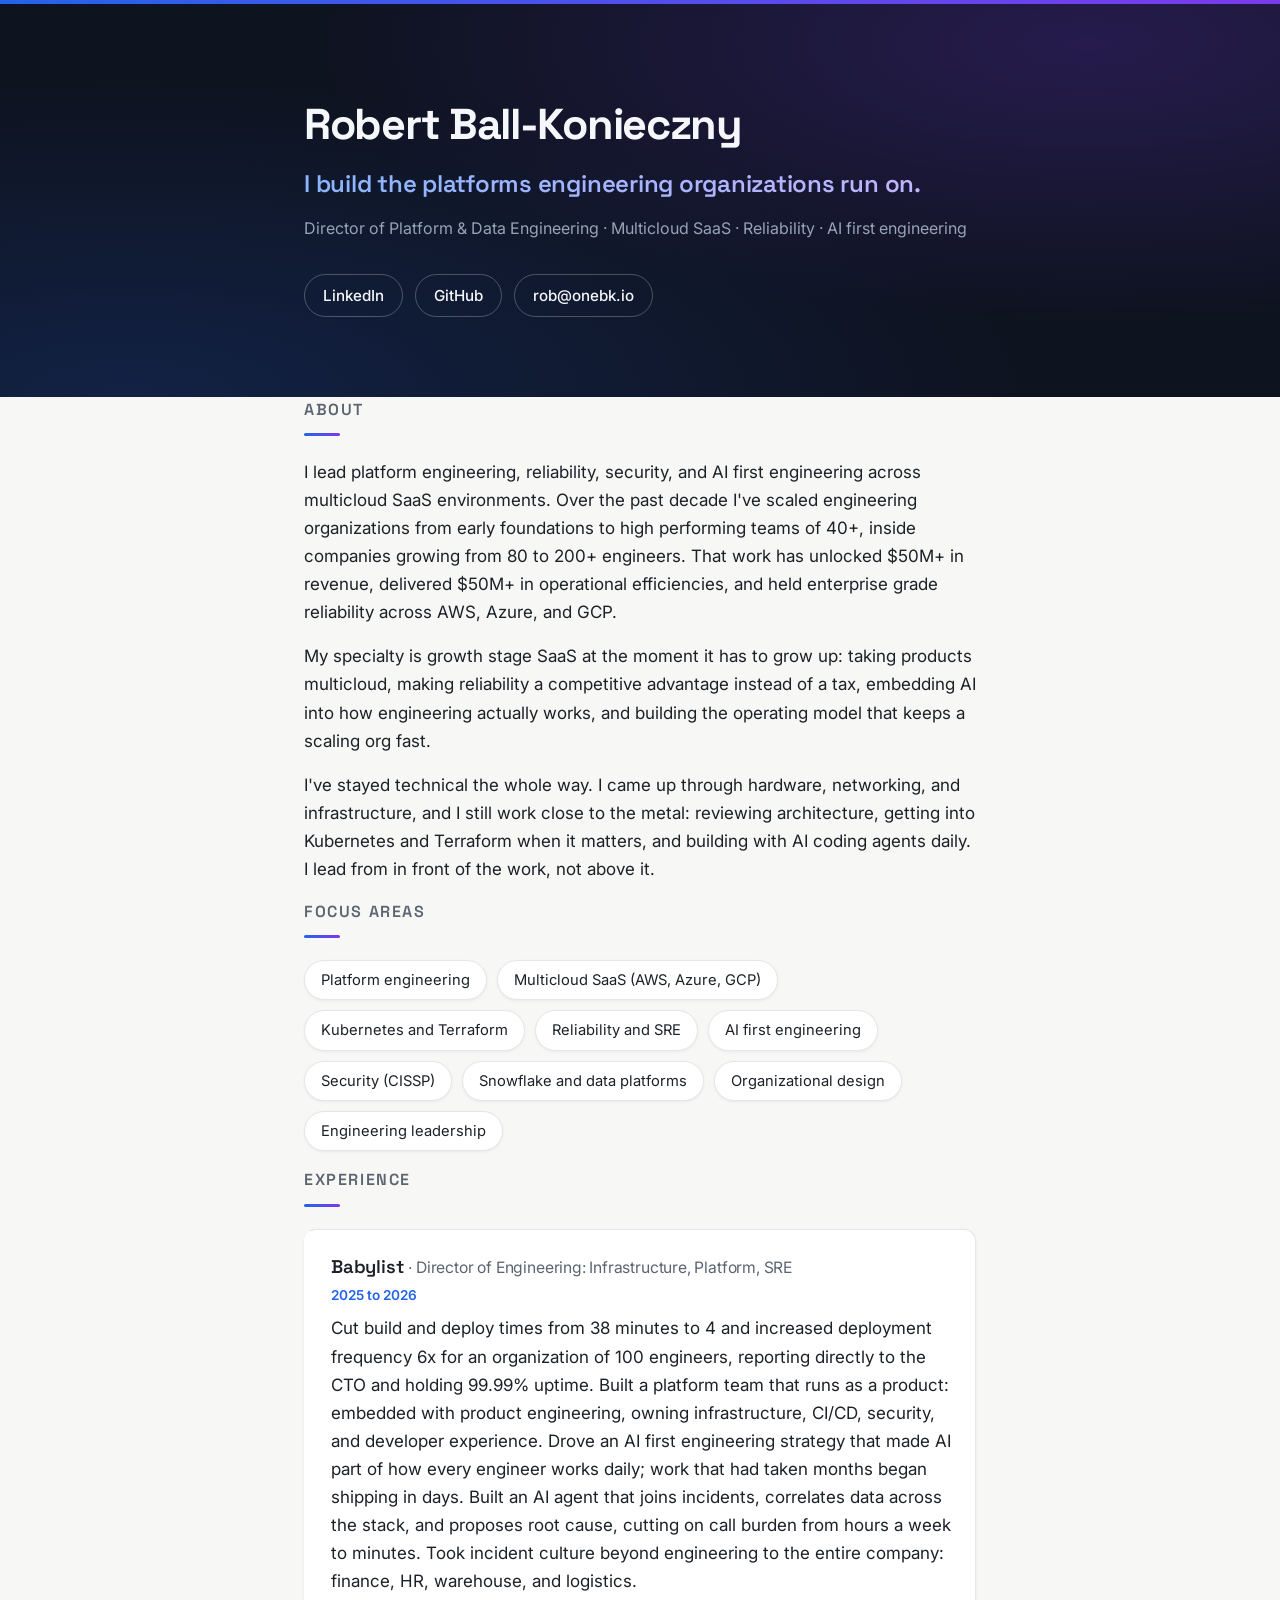
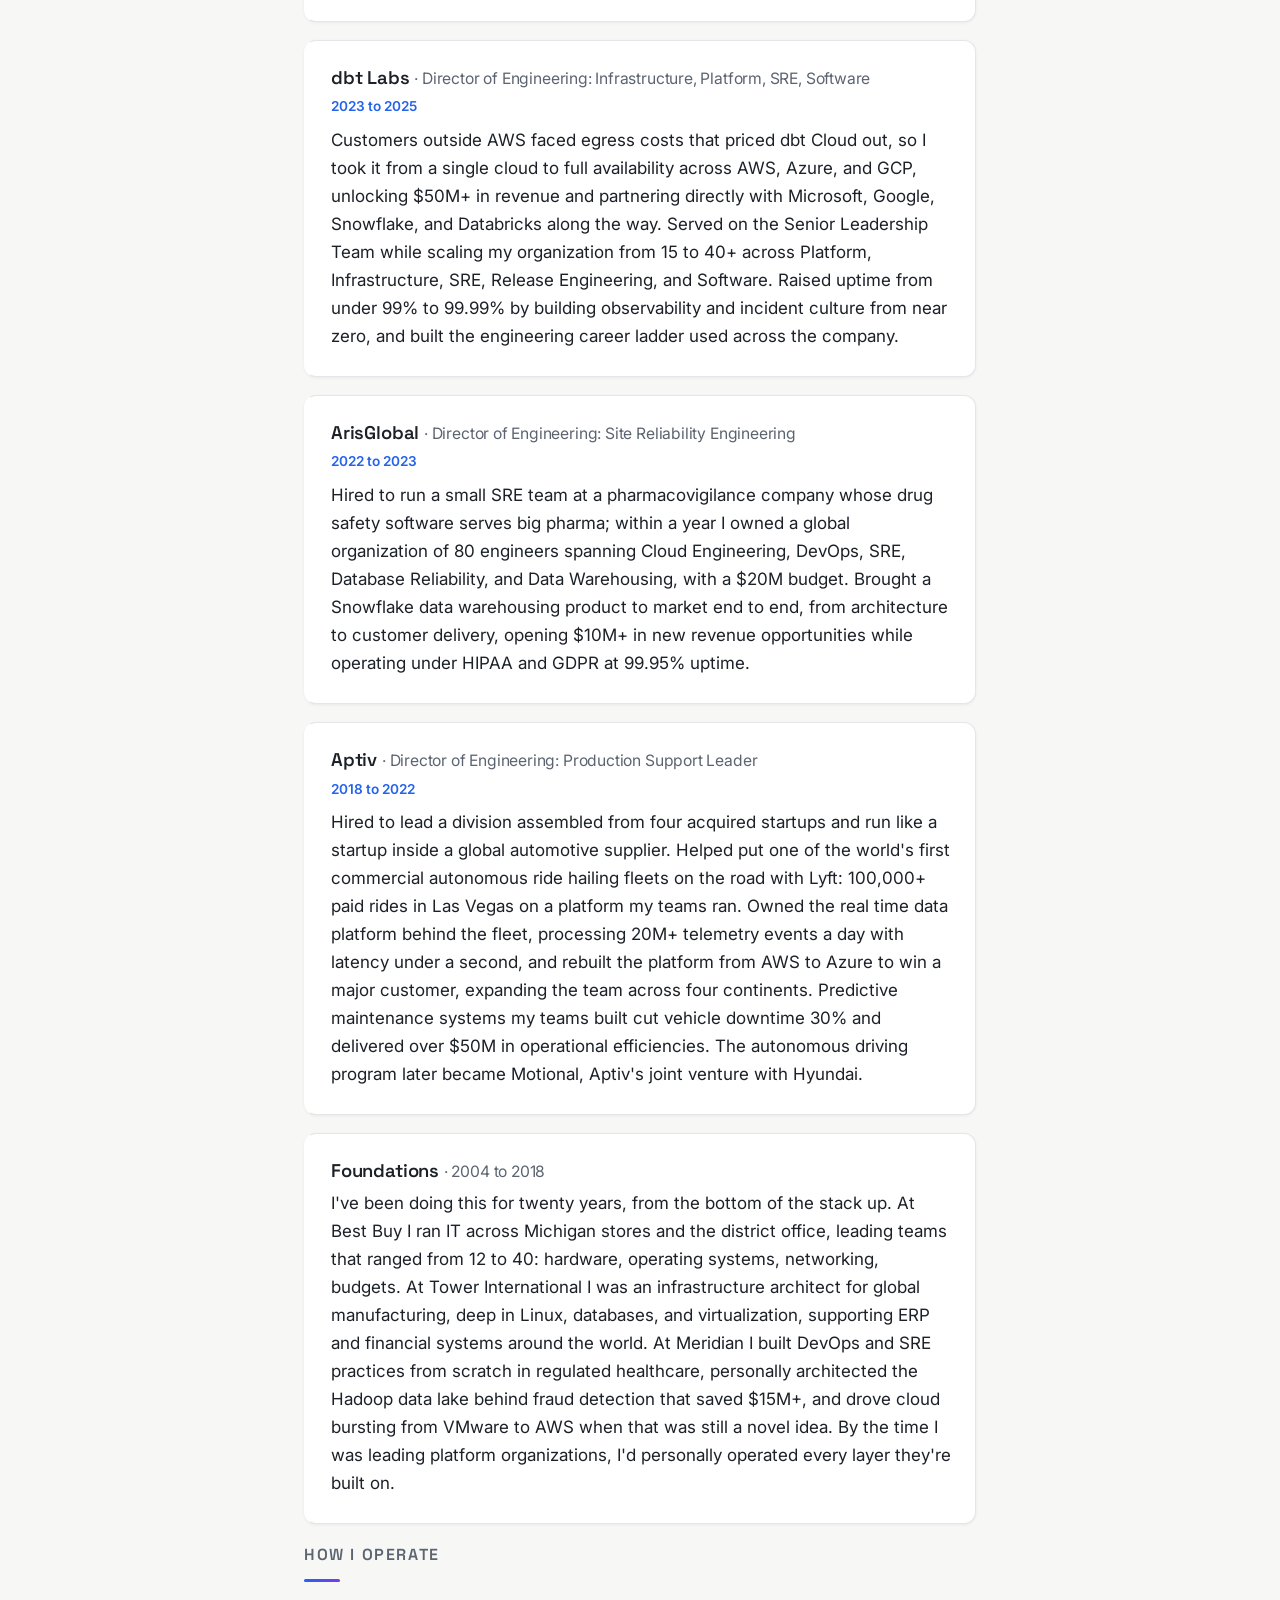
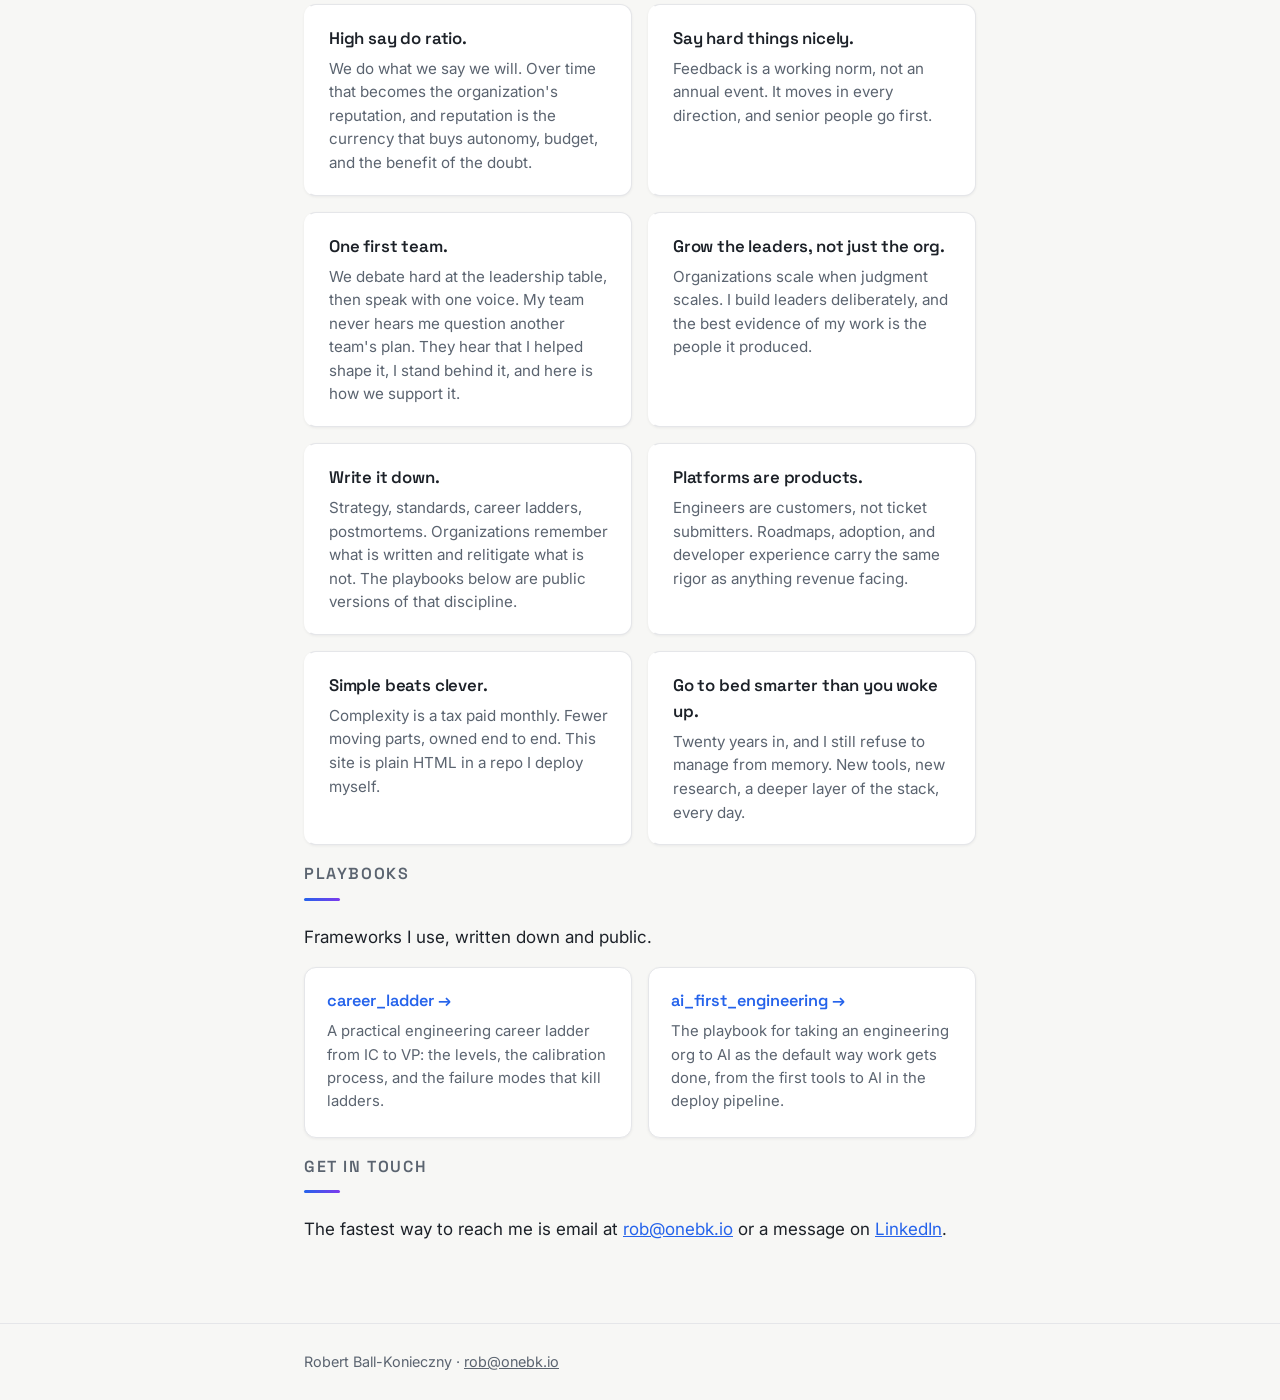
==== index.html @ 4c337817 "Fix efficiencies figure, vary verbs, join source line" ====
<!DOCTYPE html>
<html lang="en">
<head>
  <meta charset="UTF-8">
  <meta name="viewport" content="width=device-width, initial-scale=1.0">
  <title>Robert Ball-Konieczny</title>
  <meta name="description" content="Robert Ball-Konieczny builds the platforms engineering organizations run on. Multicloud SaaS, reliability, and AI first engineering.">
  <meta property="og:title" content="Robert Ball-Konieczny">
  <meta property="og:description" content="I build the platforms engineering organizations run on. Multicloud SaaS, reliability, and AI first engineering.">
  <meta property="og:url" content="https://onebk.io/">
  <meta property="og:type" content="website">
  <meta property="og:image" content="https://onebk.io/og.png">
  <meta property="og:image:width" content="1200">
  <meta property="og:image:height" content="630">
  <meta name="twitter:card" content="summary_large_image">
  <link rel="canonical" href="https://onebk.io/">
  <script type="application/ld+json">
  {
    "@context": "https://schema.org",
    "@type": "Person",
    "name": "Robert Ball-Konieczny",
    "url": "https://onebk.io/",
    "email": "mailto:rob@onebk.io",
    "jobTitle": "Director of Platform & Data Engineering",
    "address": {"@type": "PostalAddress", "addressRegion": "MI", "addressCountry": "US"},
    "sameAs": [
      "https://www.linkedin.com/in/robert-bk/",
      "https://github.com/1beekay"
    ]
  }
  </script>
  <link rel="icon" href="data:image/svg+xml,%3Csvg xmlns='http://www.w3.org/2000/svg' viewBox='0 0 100 100'%3E%3Cdefs%3E%3ClinearGradient id='g' x1='0' y1='0' x2='1' y2='1'%3E%3Cstop offset='0' stop-color='%232563eb'/%3E%3Cstop offset='1' stop-color='%237c3aed'/%3E%3C/linearGradient%3E%3C/defs%3E%3Crect width='100' height='100' rx='20' fill='url(%23g)'/%3E%3Ctext x='50' y='72' font-size='62' font-weight='bold' font-family='Helvetica, Arial, sans-serif' fill='white' text-anchor='middle'%3ER%3C/text%3E%3C/svg%3E">
  <link rel="preconnect" href="https://fonts.googleapis.com">
  <link rel="preconnect" href="https://fonts.gstatic.com" crossorigin>
  <link href="https://fonts.googleapis.com/css2?family=Space+Grotesk:wght@500;600;700&family=Inter:wght@400;500;600&display=swap" rel="stylesheet">
  <link rel="stylesheet" href="style.css">
</head>
<body>

  <header class="hero">
    <div class="container">
      <h1>Robert Ball-Konieczny</h1>
      <p class="tagline">I build the platforms engineering organizations run on.</p>
      <p class="subline">Director of Platform &amp; Data Engineering &middot; Multicloud SaaS &middot; Reliability &middot; AI first engineering</p>
      <nav class="links">
        <a href="https://www.linkedin.com/in/robert-bk/">LinkedIn</a>
        <a href="https://github.com/1beekay">GitHub</a>
        <a href="mailto:rob@onebk.io">rob@onebk.io</a>
      </nav>
    </div>
  </header>

  <main>
    <section class="container">
      <h2>About</h2>
      <p>
        I lead platform engineering, reliability, security, and AI first engineering across
        multicloud SaaS environments. Over the past decade I've scaled engineering
        organizations from early foundations to high performing teams of 40+, inside companies
        growing from 80 to 200+ engineers. That work has unlocked $50M+ in revenue, delivered
        $50M+ in operational efficiencies, and held enterprise grade reliability across AWS,
        Azure, and GCP.
      </p>
      <p>
        My specialty is growth stage SaaS at the moment it has to grow up: taking products
        multicloud, making reliability a competitive advantage instead of a tax, embedding AI
        into how engineering actually works, and building the operating model that keeps
        a scaling org fast.
      </p>
      <p>
        I've stayed technical the whole way. I came up through hardware, networking, and
        infrastructure, and I still work close to the metal: reviewing architecture, getting
        into Kubernetes and Terraform when it matters, and building with AI coding agents
        daily. I lead from in front of the work, not above it.
      </p>
    </section>

    <section class="container">
      <h2>Focus areas</h2>
      <ul class="chips">
        <li>Platform engineering</li>
        <li>Multicloud SaaS (AWS, Azure, GCP)</li>
        <li>Kubernetes and Terraform</li>
        <li>Reliability and SRE</li>
        <li>AI first engineering</li>
        <li>Security (CISSP)</li>
        <li>Snowflake and data platforms</li>
        <li>Organizational design</li>
        <li>Engineering leadership</li>
      </ul>
    </section>

    <section class="container">
      <h2>Experience</h2>

      <div class="role">
        <h3>Babylist <span>Director of Engineering: Infrastructure, Platform, SRE</span></h3>
        <p class="dates">2025 to 2026</p>
        <p>
          Cut build and deploy times from 38 minutes to 4 and increased deployment frequency
          6x for an organization of 100 engineers, reporting directly to the CTO and holding
          99.99% uptime. Built a platform team that runs as a product: embedded with
          product engineering, owning
          infrastructure, CI/CD, security, and developer experience. Drove an AI first
          engineering strategy that made AI part of how every engineer works daily; work
          that had taken months began shipping in days. Built an AI agent that joins
          incidents, correlates data across the stack, and proposes root cause, cutting on
          call burden from hours a week to minutes. Took incident culture beyond
          engineering to the entire company: finance, HR, warehouse, and logistics.
        </p>
      </div>

      <div class="role">
        <h3>dbt Labs <span>Director of Engineering: Infrastructure, Platform, SRE, Software</span></h3>
        <p class="dates">2023 to 2025</p>
        <p>
          Customers outside AWS faced egress costs that priced dbt Cloud out, so I took it
          from a single cloud to full availability across AWS, Azure, and GCP, unlocking
          $50M+ in revenue and partnering directly with Microsoft, Google, Snowflake, and
          Databricks along the way. Served on the Senior Leadership Team while scaling my
          organization from 15 to 40+ across Platform, Infrastructure, SRE, Release
          Engineering, and Software. Raised uptime from under 99% to 99.99% by building
          observability and incident culture from near zero, and built the engineering
          career ladder used across the company.
        </p>
      </div>

      <div class="role">
        <h3>ArisGlobal <span>Director of Engineering: Site Reliability Engineering</span></h3>
        <p class="dates">2022 to 2023</p>
        <p>
          Hired to run a small SRE team at a pharmacovigilance company whose drug safety
          software serves big pharma; within a year I owned a global organization of 80
          engineers spanning Cloud Engineering, DevOps, SRE, Database Reliability, and Data
          Warehousing, with a $20M budget. Brought a Snowflake data warehousing product to
          market end to end, from architecture to customer delivery, opening $10M+ in new
          revenue opportunities while operating under HIPAA and GDPR at 99.95% uptime.
        </p>
      </div>

      <div class="role">
        <h3>Aptiv <span>Director of Engineering: Production Support Leader</span></h3>
        <p class="dates">2018 to 2022</p>
        <p>
          Hired to lead a division assembled from four acquired startups and run like a
          startup inside a global automotive supplier. Helped put one of the world's first
          commercial autonomous ride hailing fleets on the road with Lyft: 100,000+ paid rides
          in Las Vegas on a platform my teams ran. Owned the real time data platform behind
          the fleet, processing 20M+ telemetry events a day with latency under a second, and
          rebuilt the platform from AWS to Azure to win a major customer, expanding the team
          across four continents. Predictive maintenance systems my teams built cut vehicle
          downtime 30% and delivered over $50M in operational efficiencies. The autonomous
          driving program later became Motional, Aptiv's joint venture with Hyundai.
        </p>
      </div>

      <div class="role">
        <h3>Foundations <span>2004 to 2018</span></h3>
        <p>
          I've been doing this for twenty years, from the bottom of the stack up. At Best Buy
          I ran IT across Michigan stores and the district office, leading teams that ranged
          from 12 to 40: hardware, operating systems, networking, budgets. At Tower
          International I was an infrastructure architect for global manufacturing, deep in
          Linux, databases, and virtualization, supporting ERP and financial systems around
          the world. At Meridian I built DevOps and SRE practices from scratch in regulated
          healthcare, personally architected the Hadoop data lake behind fraud detection that
          saved $15M+, and drove cloud bursting from VMware to AWS when that was still a
          novel idea. By the time I was leading platform organizations, I'd personally
          operated every layer they're built on.
        </p>
      </div>
    </section>

    <section class="container">
      <h2>How I operate</h2>
      <ul class="principles">
        <li>
          <strong>High say do ratio.</strong> We do what we say we will. Over time that
          becomes the organization's reputation, and reputation is the currency that buys
          autonomy, budget, and the benefit of the doubt.
        </li>
        <li>
          <strong>Say hard things nicely.</strong> Feedback is a working norm, not an
          annual event. It moves in every direction, and senior people go first.
        </li>
        <li>
          <strong>One first team.</strong> We debate hard at the leadership table, then
          speak with one voice. My team never hears me question another team's plan. They
          hear that I helped shape it, I stand behind it, and here is how we support it.
        </li>
        <li>
          <strong>Grow the leaders, not just the org.</strong> Organizations scale when
          judgment scales. I build leaders deliberately, and the best evidence of my work
          is the people it produced.
        </li>
        <li>
          <strong>Write it down.</strong> Strategy, standards, career ladders, postmortems.
          Organizations remember what is written and relitigate what is not. The playbooks
          below are public versions of that discipline.
        </li>
        <li>
          <strong>Platforms are products.</strong> Engineers are customers, not ticket
          submitters. Roadmaps, adoption, and developer experience carry the same rigor as
          anything revenue facing.
        </li>
        <li>
          <strong>Simple beats clever.</strong> Complexity is a tax paid monthly. Fewer
          moving parts, owned end to end. This site is plain HTML in a repo I deploy
          myself.
        </li>
        <li>
          <strong>Go to bed smarter than you woke up.</strong> Twenty years in, and I still
          refuse to manage from memory. New tools, new research, a deeper layer of the
          stack, every day.
        </li>
      </ul>
    </section>

    <section class="container">
      <h2>Playbooks</h2>
      <p>Frameworks I use, written down and public.</p>
      <div class="playbooks">
        <a class="playbook" href="https://github.com/1beekay/career_ladder">
          <h3>career_ladder</h3>
          <p>
            A practical engineering career ladder from IC to VP: the levels, the calibration
            process, and the failure modes that kill ladders.
          </p>
        </a>
        <a class="playbook" href="https://github.com/1beekay/ai_first_engineering">
          <h3>ai_first_engineering</h3>
          <p>
            The playbook for taking an engineering org to AI as the default way work gets
            done, from the first tools to AI in the deploy pipeline.
          </p>
        </a>
      </div>
    </section>

    <section class="container" id="contact">
      <h2>Get in touch</h2>
      <p>
        The fastest way to reach me is email at <a href="mailto:rob@onebk.io">rob@onebk.io</a>
        or a message on <a href="https://www.linkedin.com/in/robert-bk/">LinkedIn</a>.
      </p>
      <!-- Contact form: sign up at formspree.io, replace FORM_ID, restore the
           "Or use the form and it lands in my inbox." sentence above, and
           uncomment this block.
      <form action="https://formspree.io/f/FORM_ID" method="POST">
        <label>
          Name
          <input type="text" name="name" required>
        </label>
        <label>
          Email
          <input type="email" name="email" required>
        </label>
        <label>
          Message
          <textarea name="message" rows="5" required></textarea>
        </label>
        <button type="submit">Send</button>
      </form>
      -->
    </section>
  </main>

  <footer>
    <div class="container">
      <p>Robert Ball-Konieczny &middot; <a href="mailto:rob@onebk.io">rob@onebk.io</a></p>
    </div>
  </footer>

</body>
</html>
---- style.css ----
:root {
  --bg: #f7f7f5;
  --surface: #ffffff;
  --text: #1c2128;
  --muted: #5b6470;
  --accent: #2563eb;
  --accent-2: #7c3aed;
  --rule: #e5e6e9;
  --hero-bg: #0e1320;
  --hero-text: #f5f7fa;
  --hero-muted: #97a3b6;
  --input-bg: #fff;
  --card-shadow: 0 1px 3px rgba(15, 23, 42, 0.06);
}

@media (prefers-color-scheme: dark) {
  :root {
    --bg: #0d1117;
    --surface: #151b24;
    --text: #e6e8eb;
    --muted: #9aa4b2;
    --accent: #5c9eff;
    --accent-2: #a78bfa;
    --rule: #242b36;
    --hero-bg: #0a0e18;
    --input-bg: #1a212c;
    --card-shadow: none;
  }
}

* {
  box-sizing: border-box;
  margin: 0;
}

html {
  scroll-behavior: smooth;
}

body {
  font-family: "Inter", -apple-system, BlinkMacSystemFont, "Segoe UI", Roboto, Helvetica, Arial, sans-serif;
  background: var(--bg);
  color: var(--text);
  line-height: 1.65;
  font-size: 17px;
}

h1, h2, h3 {
  font-family: "Space Grotesk", "Inter", -apple-system, sans-serif;
}

.container {
  max-width: 720px;
  margin: 0 auto;
  padding: 0 24px;
}

/* Accent bar across the very top */

body::before {
  content: "";
  display: block;
  height: 4px;
  background: linear-gradient(90deg, var(--accent), var(--accent-2));
}

/* Hero */

.hero {
  background:
    radial-gradient(ellipse 60% 70% at 85% 10%, rgba(124, 58, 237, 0.22), transparent),
    radial-gradient(ellipse 70% 80% at 10% 100%, rgba(37, 99, 235, 0.18), transparent),
    var(--hero-bg);
  color: var(--hero-text);
  padding: 96px 0 80px;
}

.hero h1 {
  font-size: 2.7rem;
  font-weight: 700;
  letter-spacing: -0.03em;
  line-height: 1.15;
}

.hero .tagline {
  font-family: "Space Grotesk", "Inter", sans-serif;
  font-size: 1.5rem;
  font-weight: 600;
  letter-spacing: -0.01em;
  margin-top: 14px;
  background: linear-gradient(90deg, #8ab4ff, #c4b5fd);
  -webkit-background-clip: text;
  background-clip: text;
  -webkit-text-fill-color: transparent;
  color: transparent;
}

.hero .subline {
  font-size: 1rem;
  color: var(--hero-muted);
  margin-top: 12px;
}

.hero.compact {
  padding: 64px 0 56px;
}

.crumb {
  margin-bottom: 14px;
}

.crumb a {
  color: var(--hero-muted);
  text-decoration: none;
  font-size: 0.95rem;
  font-weight: 500;
}

.crumb a:hover {
  color: var(--hero-text);
}

.links {
  margin-top: 32px;
  display: flex;
  flex-wrap: wrap;
  gap: 12px;
}

.links a {
  color: var(--hero-text);
  text-decoration: none;
  font-size: 0.95rem;
  font-weight: 500;
  border: 1px solid rgba(255, 255, 255, 0.25);
  border-radius: 999px;
  padding: 8px 18px;
  transition: background 0.15s ease, border-color 0.15s ease;
}

.links a:hover {
  background: rgba(255, 255, 255, 0.1);
  border-color: rgba(255, 255, 255, 0.5);
}

/* Sections */

main section {
  padding: 52px 0 8px;
}

main section:last-of-type {
  padding-bottom: 64px;
}

h2 {
  font-size: 1rem;
  font-weight: 600;
  text-transform: uppercase;
  letter-spacing: 0.1em;
  color: var(--muted);
  margin-bottom: 6px;
}

h2::after {
  content: "";
  display: block;
  width: 36px;
  height: 3px;
  margin: 10px 0 22px;
  border-radius: 2px;
  background: linear-gradient(90deg, var(--accent), var(--accent-2));
}

main p {
  margin-bottom: 16px;
}

main a {
  color: var(--accent);
}

/* Experience cards */

.role {
  background: var(--surface);
  border: 1px solid var(--rule);
  border-left: 3px solid transparent;
  border-radius: 12px;
  box-shadow: var(--card-shadow);
  padding: 22px 24px 10px;
  margin-bottom: 18px;
  transition: border-left-color 0.15s ease;
}

.role:hover {
  border-left-color: var(--accent);
}

.role h3 {
  font-size: 1.15rem;
  font-weight: 600;
  letter-spacing: -0.01em;
  margin-bottom: 2px;
}

.role h3 span {
  font-family: "Inter", sans-serif;
  font-weight: 400;
  color: var(--muted);
  font-size: 0.98rem;
}

.role h3 span::before {
  content: "· ";
}

.role .dates {
  color: var(--accent);
  font-size: 0.85rem;
  font-weight: 600;
  margin-bottom: 8px;
}

/* How I operate */

.principles {
  list-style: none;
  padding: 0;
  display: grid;
  grid-template-columns: 1fr 1fr;
  gap: 16px;
  margin-bottom: 16px;
}

@media (max-width: 560px) {
  .principles {
    grid-template-columns: 1fr;
  }
}

.principles li {
  background: var(--surface);
  border: 1px solid var(--rule);
  border-left: 3px solid transparent;
  border-radius: 12px;
  box-shadow: var(--card-shadow);
  padding: 20px 22px;
  font-size: 0.95rem;
  line-height: 1.55;
  color: var(--muted);
  transition: border-left-color 0.15s ease;
}

.principles li:hover {
  border-left-color: var(--accent-2);
}

.principles strong {
  display: block;
  font-family: "Space Grotesk", "Inter", sans-serif;
  font-size: 1.05rem;
  font-weight: 600;
  letter-spacing: -0.01em;
  margin-bottom: 6px;
  color: var(--text);
}

/* Focus area chips */

.chips {
  list-style: none;
  padding: 0;
  display: flex;
  flex-wrap: wrap;
  gap: 10px;
  margin-bottom: 16px;
}

.chips li {
  border: 1px solid var(--rule);
  background: var(--surface);
  border-radius: 999px;
  padding: 7px 16px;
  font-size: 0.92rem;
  color: var(--text);
  box-shadow: var(--card-shadow);
}

/* Playbook cards */

.playbooks {
  display: grid;
  grid-template-columns: 1fr 1fr;
  gap: 16px;
  margin-bottom: 16px;
}

@media (max-width: 560px) {
  .playbooks {
    grid-template-columns: 1fr;
  }
}

.playbook {
  display: block;
  background: var(--surface);
  border: 1px solid var(--rule);
  border-radius: 12px;
  box-shadow: var(--card-shadow);
  padding: 20px 22px 8px;
  text-decoration: none;
  color: var(--text);
  transition: border-color 0.15s ease;
}

.playbook:hover {
  border-color: var(--accent);
}

.playbook h3 {
  font-size: 1.02rem;
  font-weight: 600;
  color: var(--accent);
  margin-bottom: 6px;
}

.playbook h3::after {
  content: " \2192";
}

.playbook p {
  font-size: 0.93rem;
  color: var(--muted);
  line-height: 1.55;
}

/* Contact form */

form {
  margin-top: 24px;
  display: flex;
  flex-direction: column;
  gap: 16px;
  max-width: 480px;
}

label {
  display: flex;
  flex-direction: column;
  gap: 6px;
  font-size: 0.92rem;
  color: var(--muted);
}

input,
textarea {
  font: inherit;
  color: var(--text);
  padding: 10px 12px;
  border: 1px solid var(--rule);
  border-radius: 8px;
  background: var(--input-bg);
}

input:focus,
textarea:focus {
  outline: 2px solid var(--accent);
  outline-offset: -1px;
  border-color: transparent;
}

button {
  font: inherit;
  font-weight: 600;
  color: #fff;
  background: linear-gradient(90deg, var(--accent), var(--accent-2));
  border: none;
  border-radius: 8px;
  padding: 11px 26px;
  cursor: pointer;
  align-self: flex-start;
  transition: opacity 0.15s ease;
}

button:hover {
  opacity: 0.9;
}

/* Footer */

footer {
  border-top: 1px solid var(--rule);
  padding: 26px 0;
  color: var(--muted);
  font-size: 0.9rem;
}

footer a {
  color: var(--muted);
}

@media (max-width: 480px) {
  .hero {
    padding: 64px 0 56px;
  }

  .hero h1 {
    font-size: 2rem;
  }

  .hero .tagline {
    font-size: 1.25rem;
  }
}

@media print {
  body::before {
    display: none;
  }

  .hero {
    background: #fff;
    color: #000;
  }

  .hero .tagline {
    background: none;
    -webkit-text-fill-color: #000;
    color: #000;
  }

  .hero .subline {
    color: #333;
  }

  .links a {
    color: #000;
    border-color: #999;
  }

  form {
    display: none;
  }

  .role {
    box-shadow: none;
    border: 1px solid #ccc;
  }
}
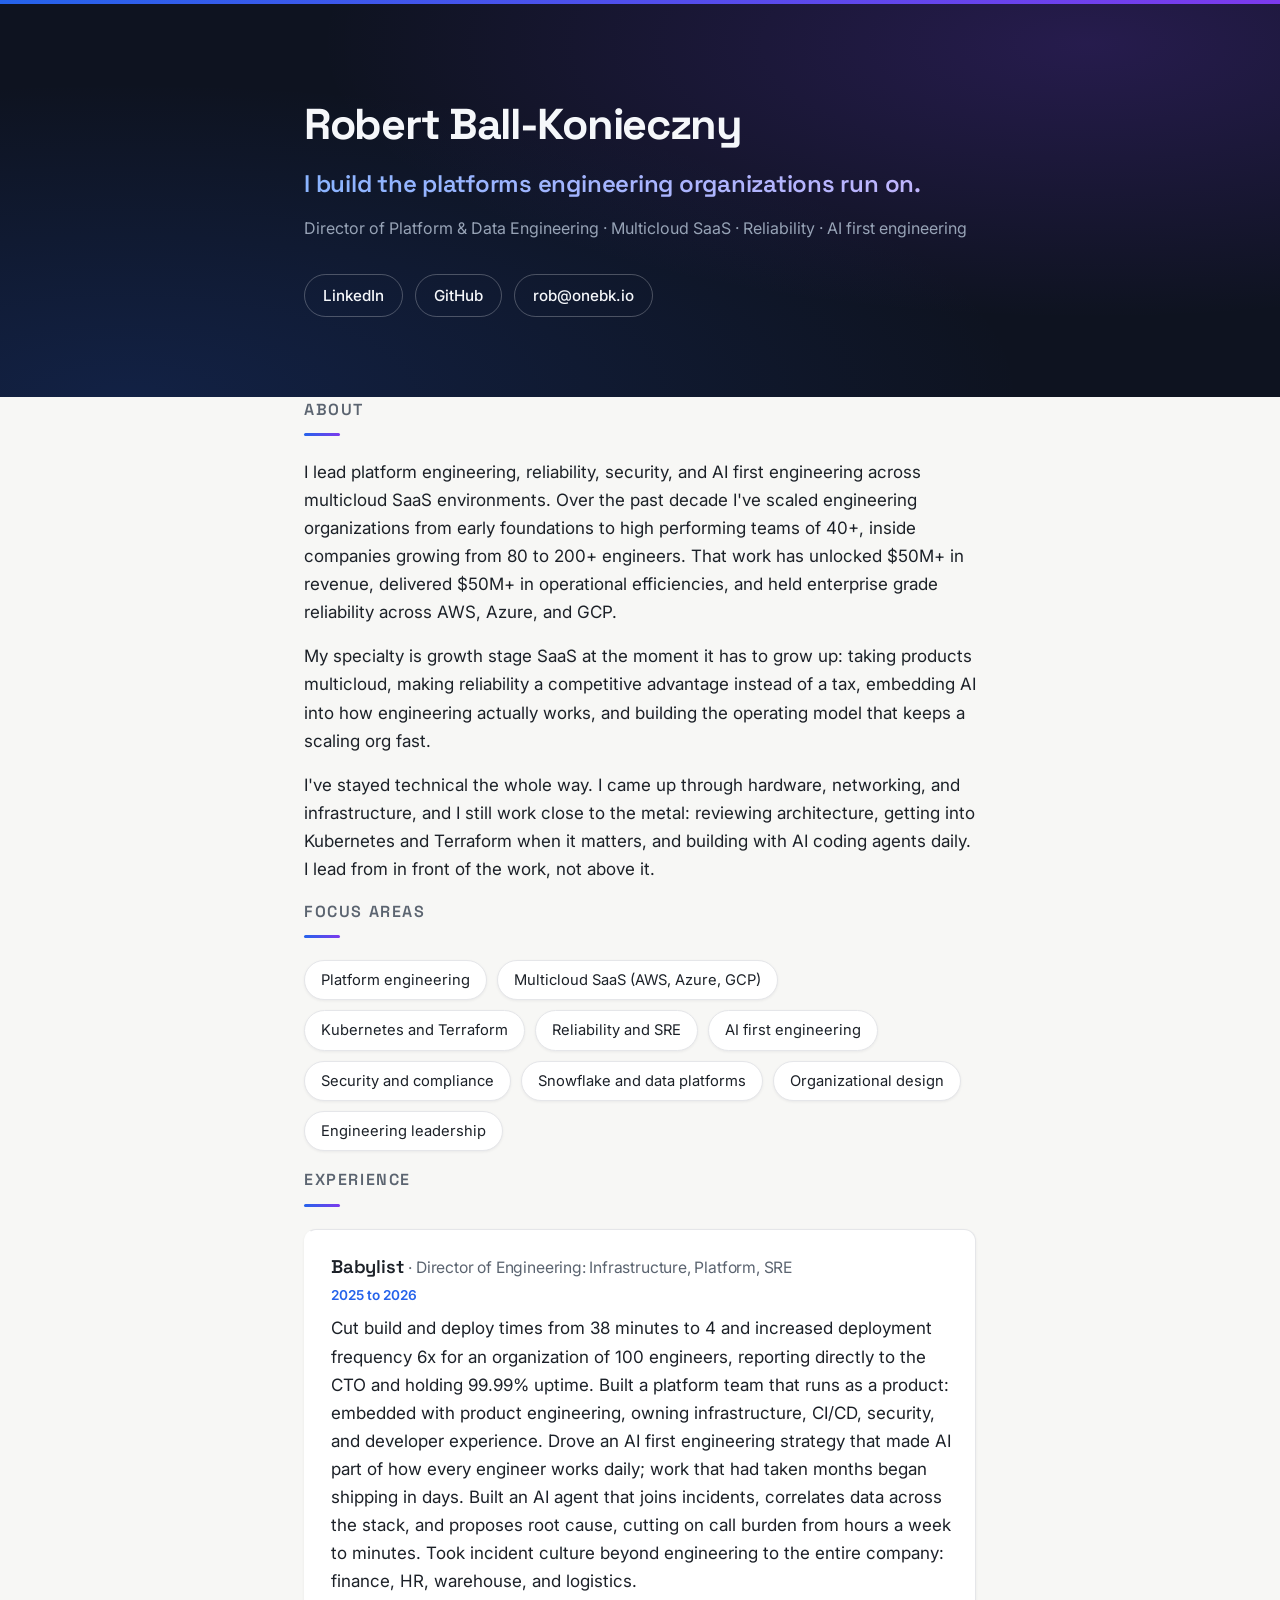
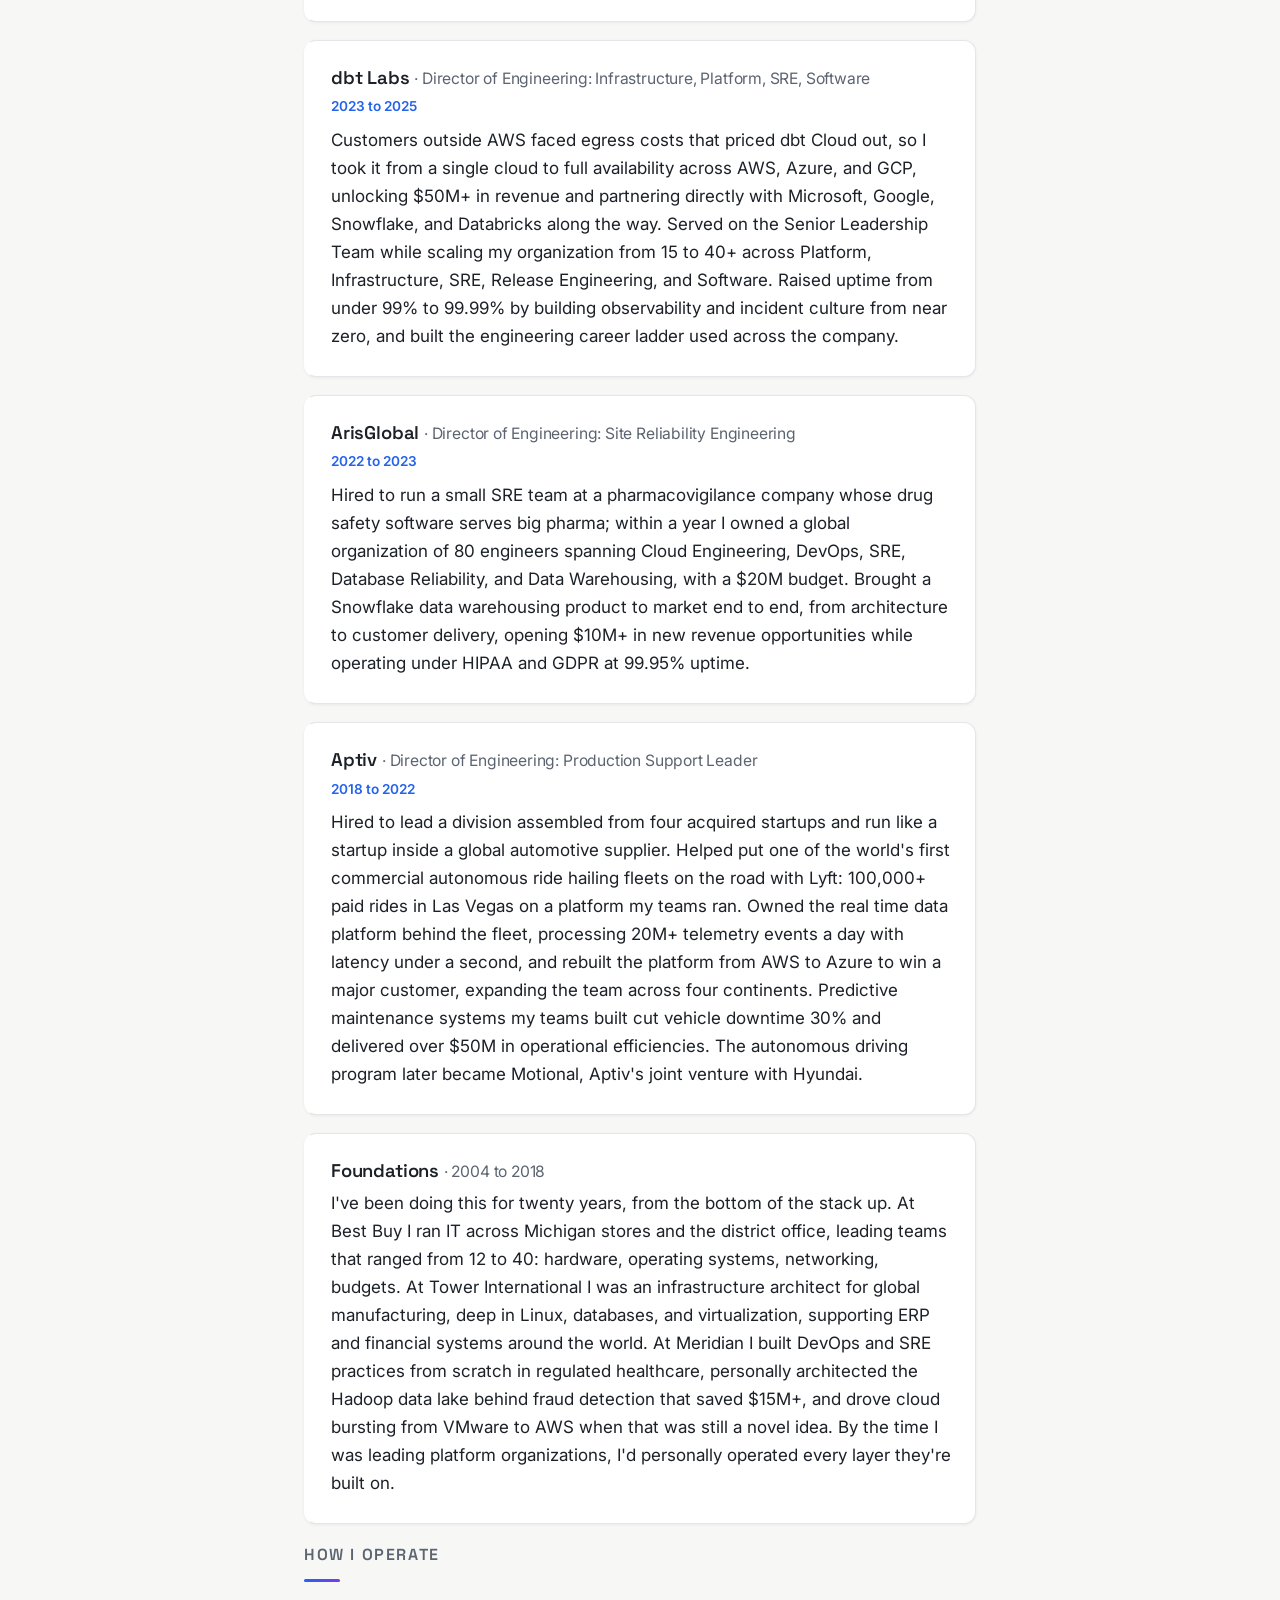
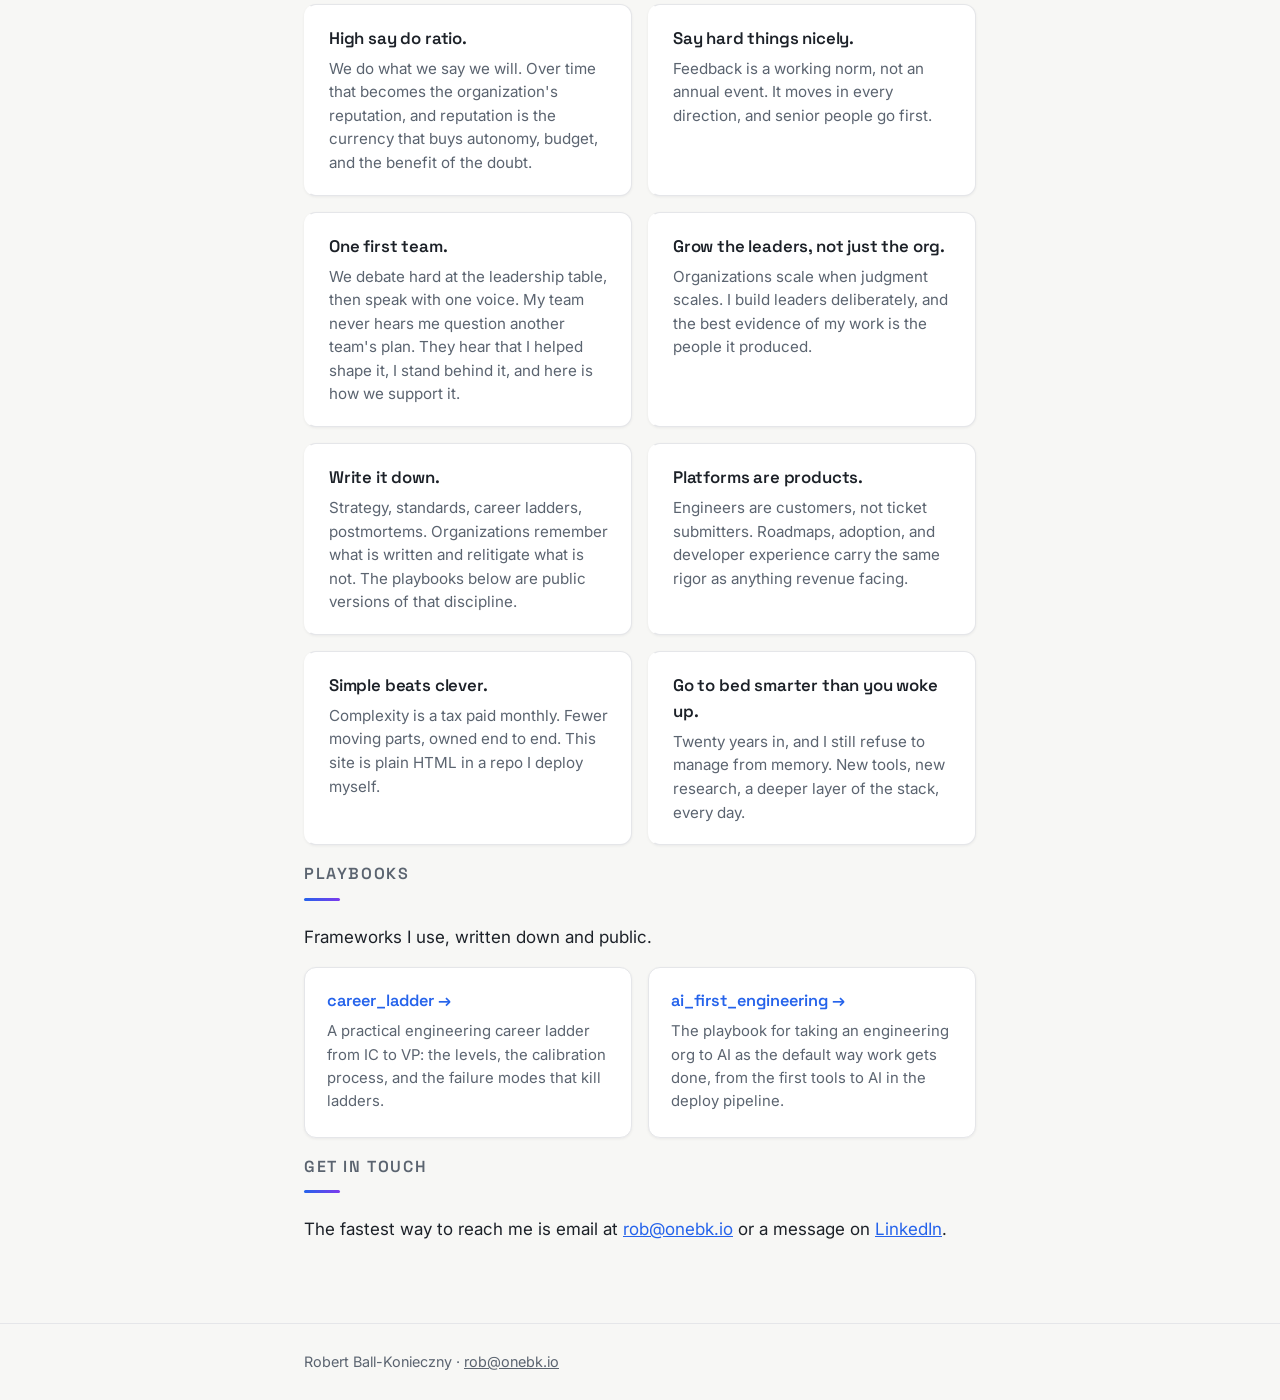
==== commit e6d471cf: "Soften CISSP claim to security and compliance" ====
--- a/index.html
+++ b/index.html
@@ -3,7 +3,7 @@
 <head>
   <meta charset="UTF-8">
   <meta name="viewport" content="width=device-width, initial-scale=1.0">
-  <title>Robert Ball-Konieczny</title>
+  <title>Robert Ball-Konieczny &middot; Platform Engineering Leader</title>
   <meta name="description" content="Robert Ball-Konieczny builds the platforms engineering organizations run on. Multicloud SaaS, reliability, and AI first engineering.">
   <meta property="og:title" content="Robert Ball-Konieczny">
   <meta property="og:description" content="I build the platforms engineering organizations run on. Multicloud SaaS, reliability, and AI first engineering.">
@@ -83,7 +83,7 @@
         <li>Kubernetes and Terraform</li>
         <li>Reliability and SRE</li>
         <li>AI first engineering</li>
-        <li>Security (CISSP)</li>
+        <li>Security and compliance</li>
         <li>Snowflake and data platforms</li>
         <li>Organizational design</li>
         <li>Engineering leadership</li>
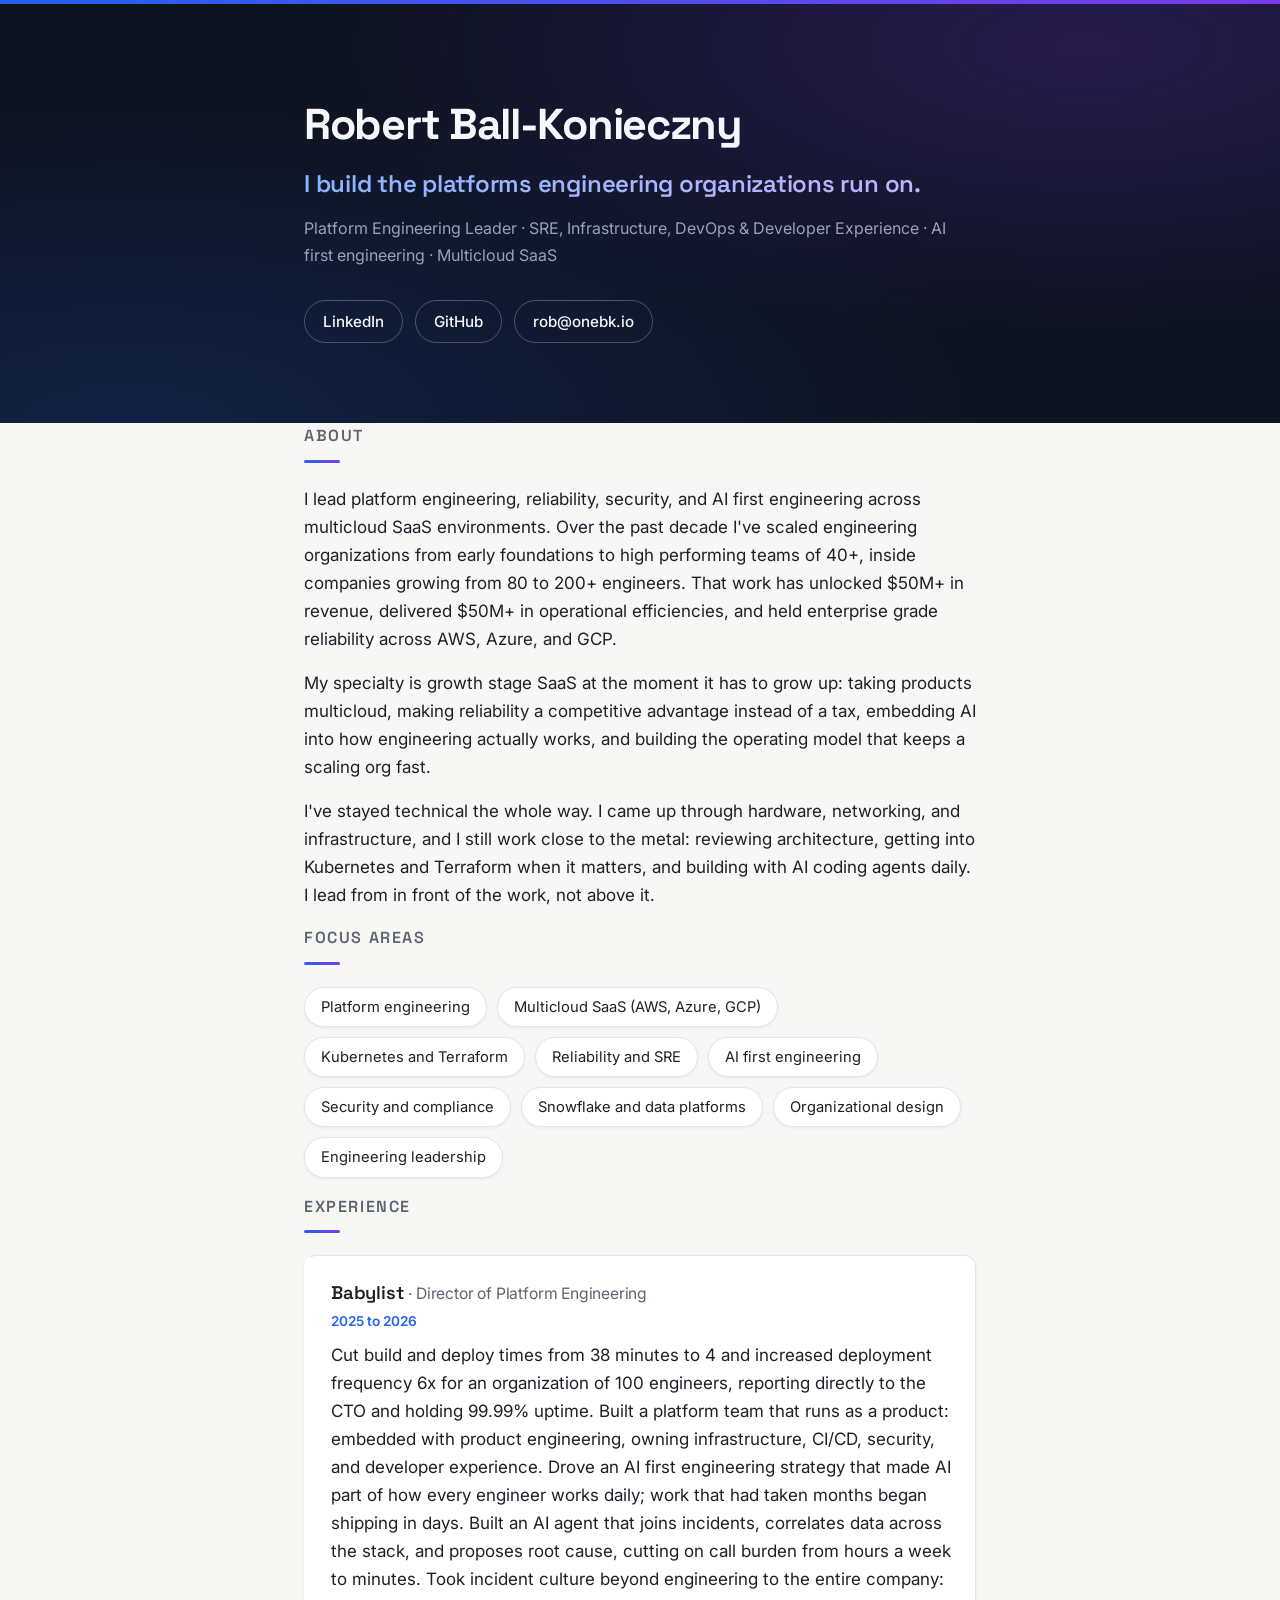
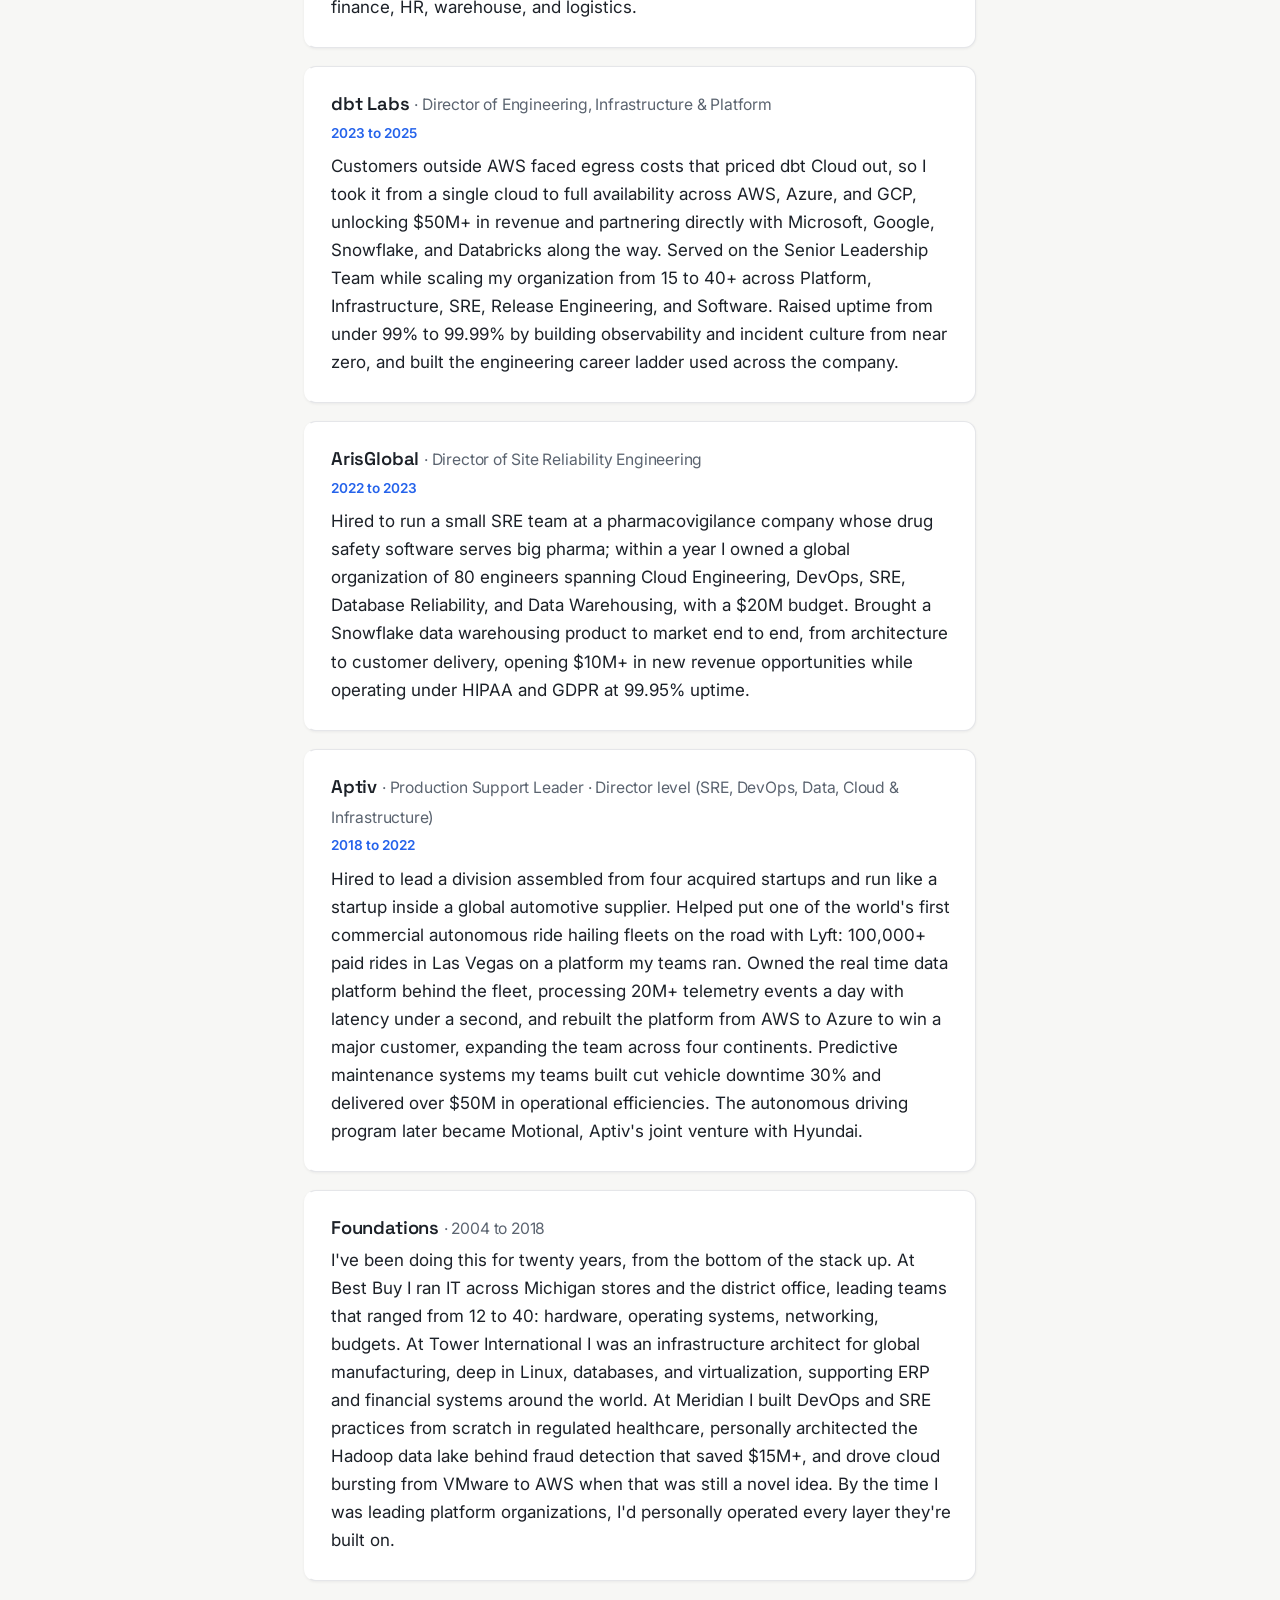
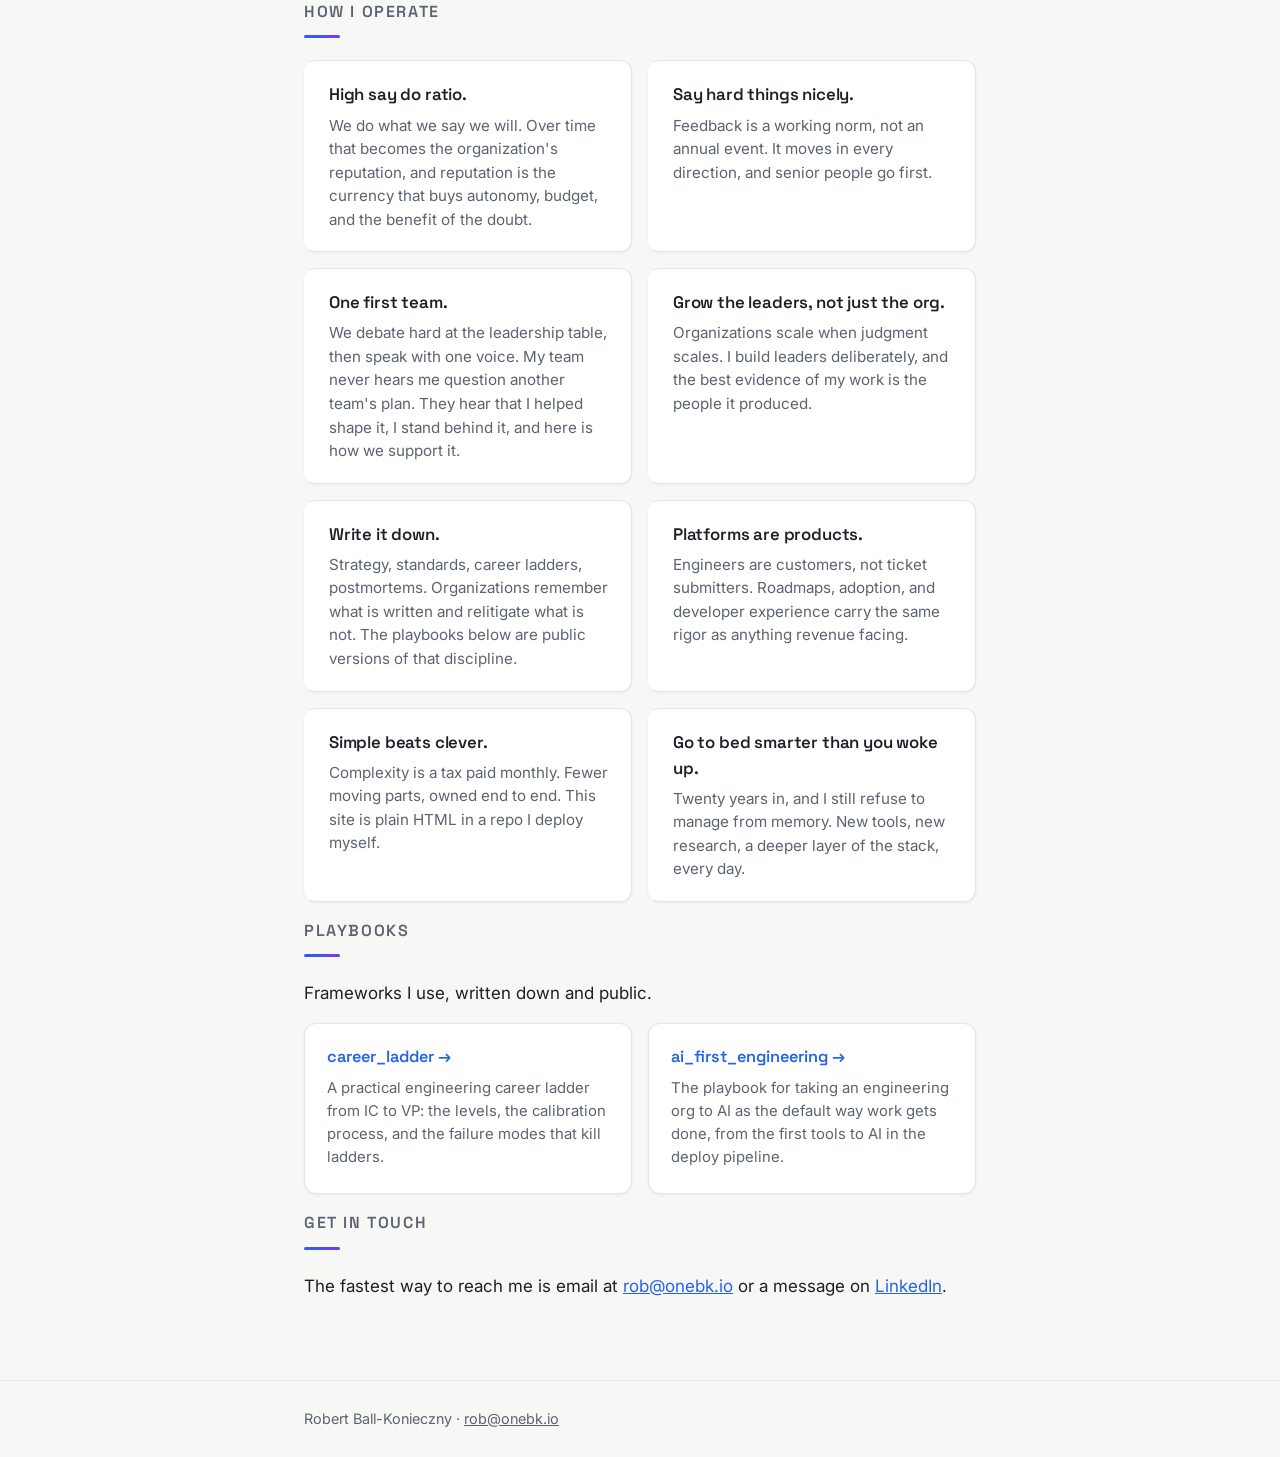
==== commit 06da9b3d: "De-hyphenate AI first and Director level for brand consistency" ====
--- a/index.html
+++ b/index.html
@@ -21,7 +21,7 @@
     "name": "Robert Ball-Konieczny",
     "url": "https://onebk.io/",
     "email": "mailto:rob@onebk.io",
-    "jobTitle": "Director of Platform & Data Engineering",
+    "jobTitle": "Director of Platform Engineering",
     "address": {"@type": "PostalAddress", "addressRegion": "MI", "addressCountry": "US"},
     "sameAs": [
       "https://www.linkedin.com/in/robert-bk/",
@@ -41,7 +41,7 @@
     <div class="container">
       <h1>Robert Ball-Konieczny</h1>
       <p class="tagline">I build the platforms engineering organizations run on.</p>
-      <p class="subline">Director of Platform &amp; Data Engineering &middot; Multicloud SaaS &middot; Reliability &middot; AI first engineering</p>
+      <p class="subline">Platform Engineering Leader &middot; SRE, Infrastructure, DevOps &amp; Developer Experience &middot; AI first engineering &middot; Multicloud SaaS</p>
       <nav class="links">
         <a href="https://www.linkedin.com/in/robert-bk/">LinkedIn</a>
         <a href="https://github.com/1beekay">GitHub</a>
@@ -94,7 +94,7 @@
       <h2>Experience</h2>
 
       <div class="role">
-        <h3>Babylist <span>Director of Engineering: Infrastructure, Platform, SRE</span></h3>
+        <h3>Babylist <span>Director of Platform Engineering</span></h3>
         <p class="dates">2025 to 2026</p>
         <p>
           Cut build and deploy times from 38 minutes to 4 and increased deployment frequency
@@ -111,7 +111,7 @@
       </div>
 
       <div class="role">
-        <h3>dbt Labs <span>Director of Engineering: Infrastructure, Platform, SRE, Software</span></h3>
+        <h3>dbt Labs <span>Director of Engineering, Infrastructure &amp; Platform</span></h3>
         <p class="dates">2023 to 2025</p>
         <p>
           Customers outside AWS faced egress costs that priced dbt Cloud out, so I took it
@@ -126,7 +126,7 @@
       </div>
 
       <div class="role">
-        <h3>ArisGlobal <span>Director of Engineering: Site Reliability Engineering</span></h3>
+        <h3>ArisGlobal <span>Director of Site Reliability Engineering</span></h3>
         <p class="dates">2022 to 2023</p>
         <p>
           Hired to run a small SRE team at a pharmacovigilance company whose drug safety
@@ -139,7 +139,7 @@
       </div>
 
       <div class="role">
-        <h3>Aptiv <span>Director of Engineering: Production Support Leader</span></h3>
+        <h3>Aptiv <span>Production Support Leader &middot; Director level (SRE, DevOps, Data, Cloud &amp; Infrastructure)</span></h3>
         <p class="dates">2018 to 2022</p>
         <p>
           Hired to lead a division assembled from four acquired startups and run like a
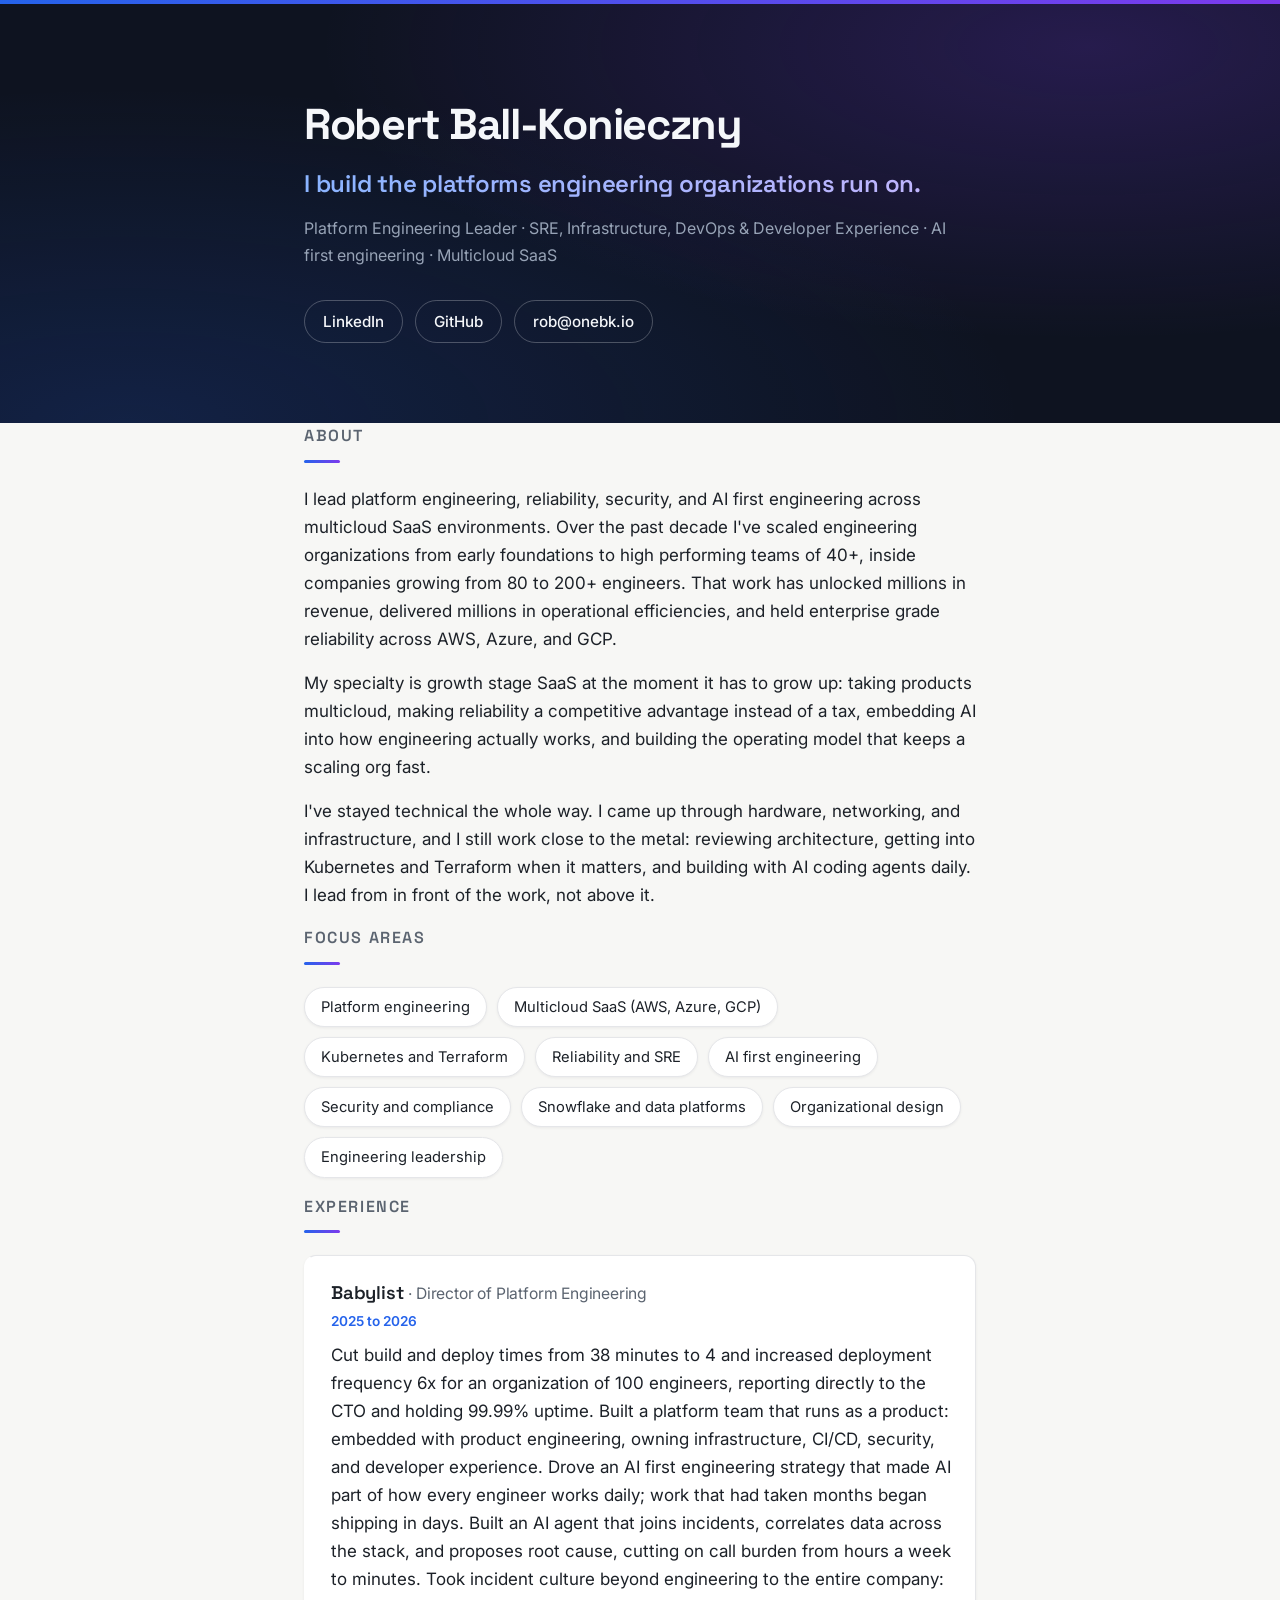
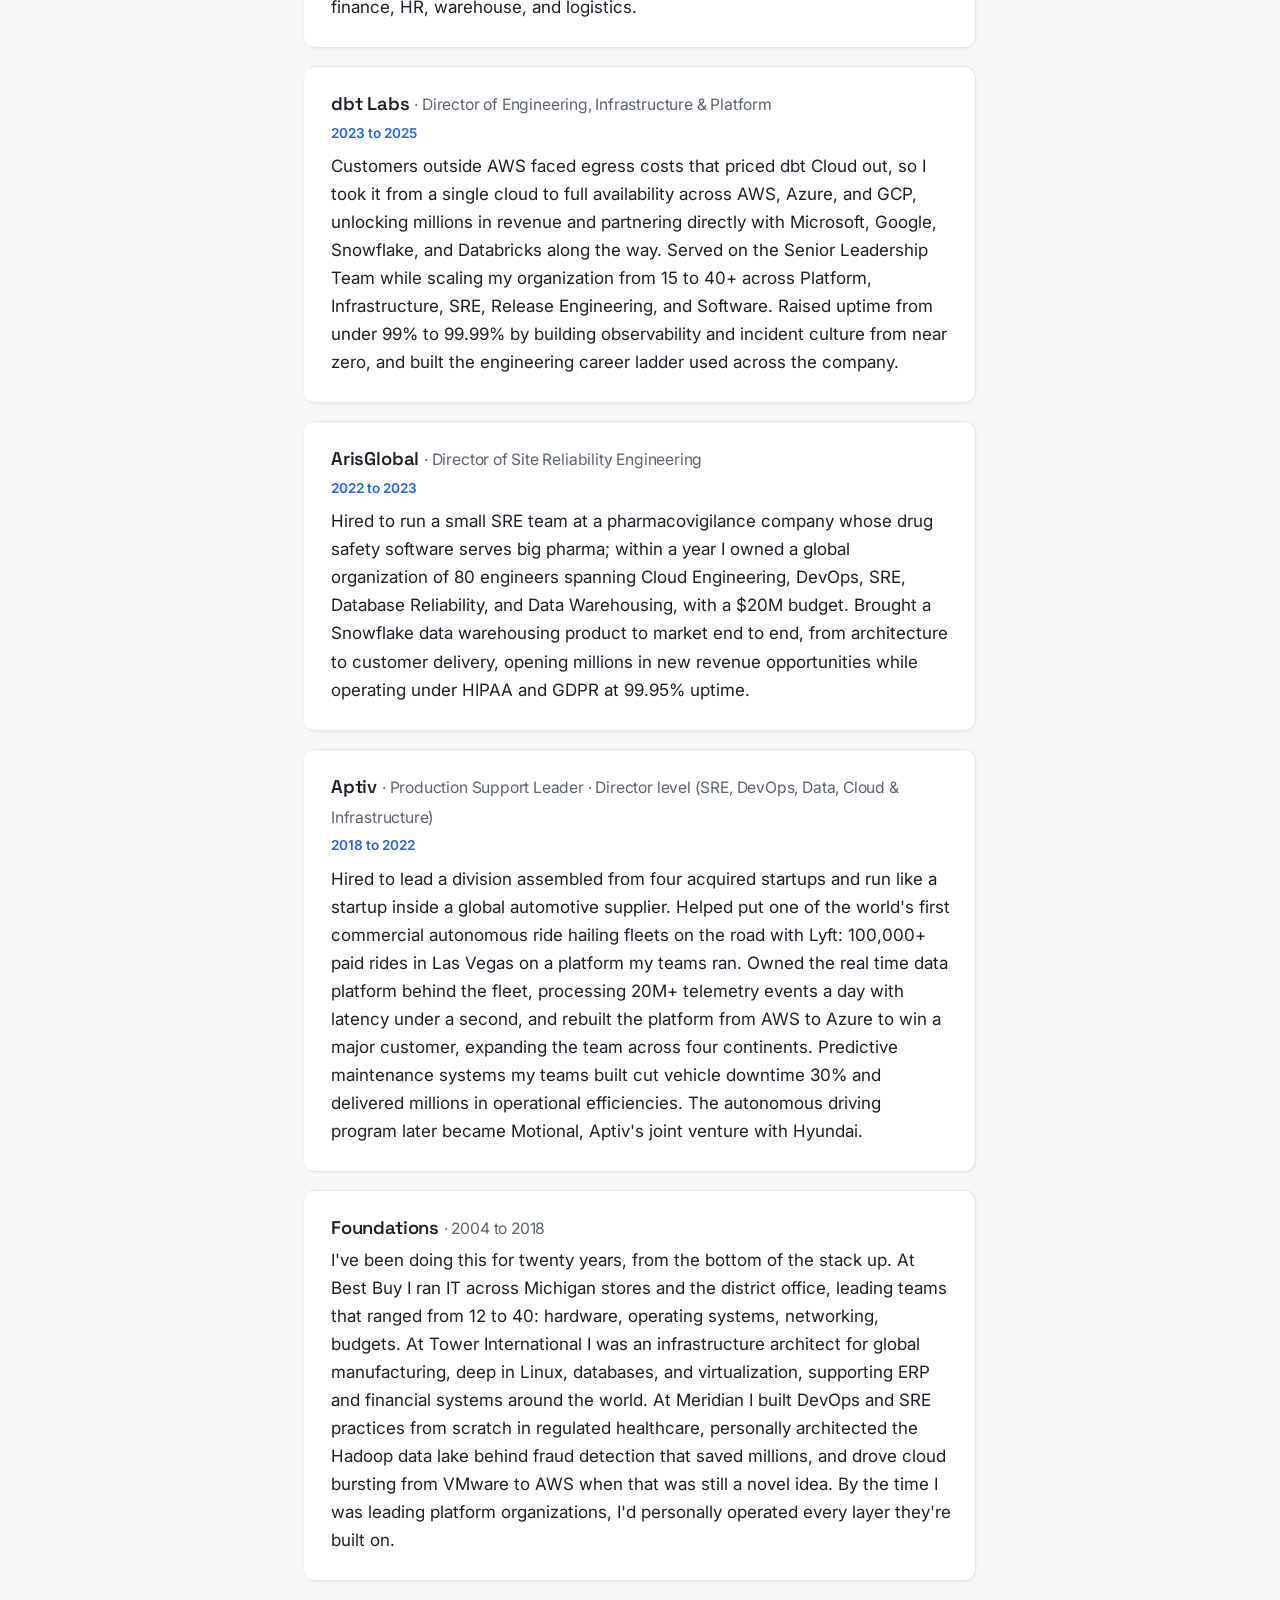
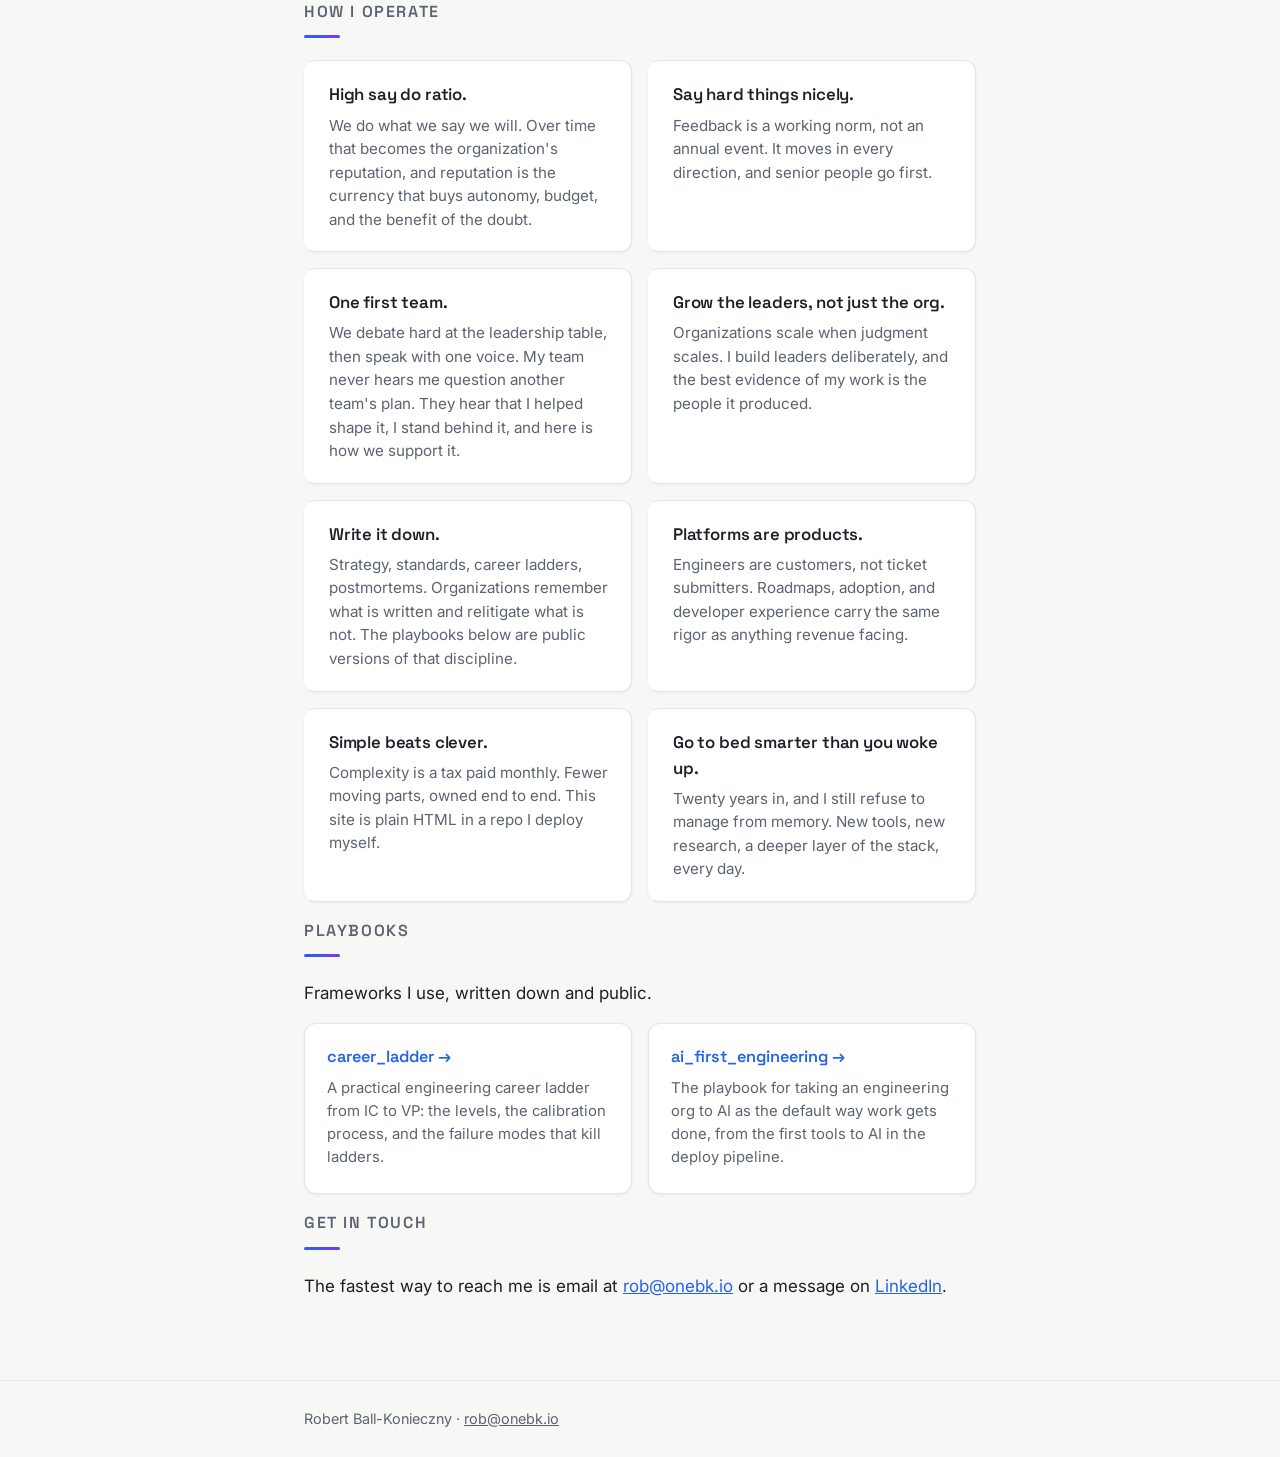
==== commit 23e46d52: "Soften business-impact dollar figures to millions for public discretion" ====
--- a/index.html
+++ b/index.html
@@ -57,8 +57,8 @@
         I lead platform engineering, reliability, security, and AI first engineering across
         multicloud SaaS environments. Over the past decade I've scaled engineering
         organizations from early foundations to high performing teams of 40+, inside companies
-        growing from 80 to 200+ engineers. That work has unlocked $50M+ in revenue, delivered
-        $50M+ in operational efficiencies, and held enterprise grade reliability across AWS,
+        growing from 80 to 200+ engineers. That work has unlocked millions in revenue, delivered
+        millions in operational efficiencies, and held enterprise grade reliability across AWS,
         Azure, and GCP.
       </p>
       <p>
@@ -116,7 +116,7 @@
         <p>
           Customers outside AWS faced egress costs that priced dbt Cloud out, so I took it
           from a single cloud to full availability across AWS, Azure, and GCP, unlocking
-          $50M+ in revenue and partnering directly with Microsoft, Google, Snowflake, and
+          millions in revenue and partnering directly with Microsoft, Google, Snowflake, and
           Databricks along the way. Served on the Senior Leadership Team while scaling my
           organization from 15 to 40+ across Platform, Infrastructure, SRE, Release
           Engineering, and Software. Raised uptime from under 99% to 99.99% by building
@@ -133,7 +133,7 @@
           software serves big pharma; within a year I owned a global organization of 80
           engineers spanning Cloud Engineering, DevOps, SRE, Database Reliability, and Data
           Warehousing, with a $20M budget. Brought a Snowflake data warehousing product to
-          market end to end, from architecture to customer delivery, opening $10M+ in new
+          market end to end, from architecture to customer delivery, opening millions in new
           revenue opportunities while operating under HIPAA and GDPR at 99.95% uptime.
         </p>
       </div>
@@ -149,7 +149,7 @@
           the fleet, processing 20M+ telemetry events a day with latency under a second, and
           rebuilt the platform from AWS to Azure to win a major customer, expanding the team
           across four continents. Predictive maintenance systems my teams built cut vehicle
-          downtime 30% and delivered over $50M in operational efficiencies. The autonomous
+          downtime 30% and delivered millions in operational efficiencies. The autonomous
           driving program later became Motional, Aptiv's joint venture with Hyundai.
         </p>
       </div>
@@ -164,7 +164,7 @@
           Linux, databases, and virtualization, supporting ERP and financial systems around
           the world. At Meridian I built DevOps and SRE practices from scratch in regulated
           healthcare, personally architected the Hadoop data lake behind fraud detection that
-          saved $15M+, and drove cloud bursting from VMware to AWS when that was still a
+          saved millions, and drove cloud bursting from VMware to AWS when that was still a
           novel idea. By the time I was leading platform organizations, I'd personally
           operated every layer they're built on.
         </p>
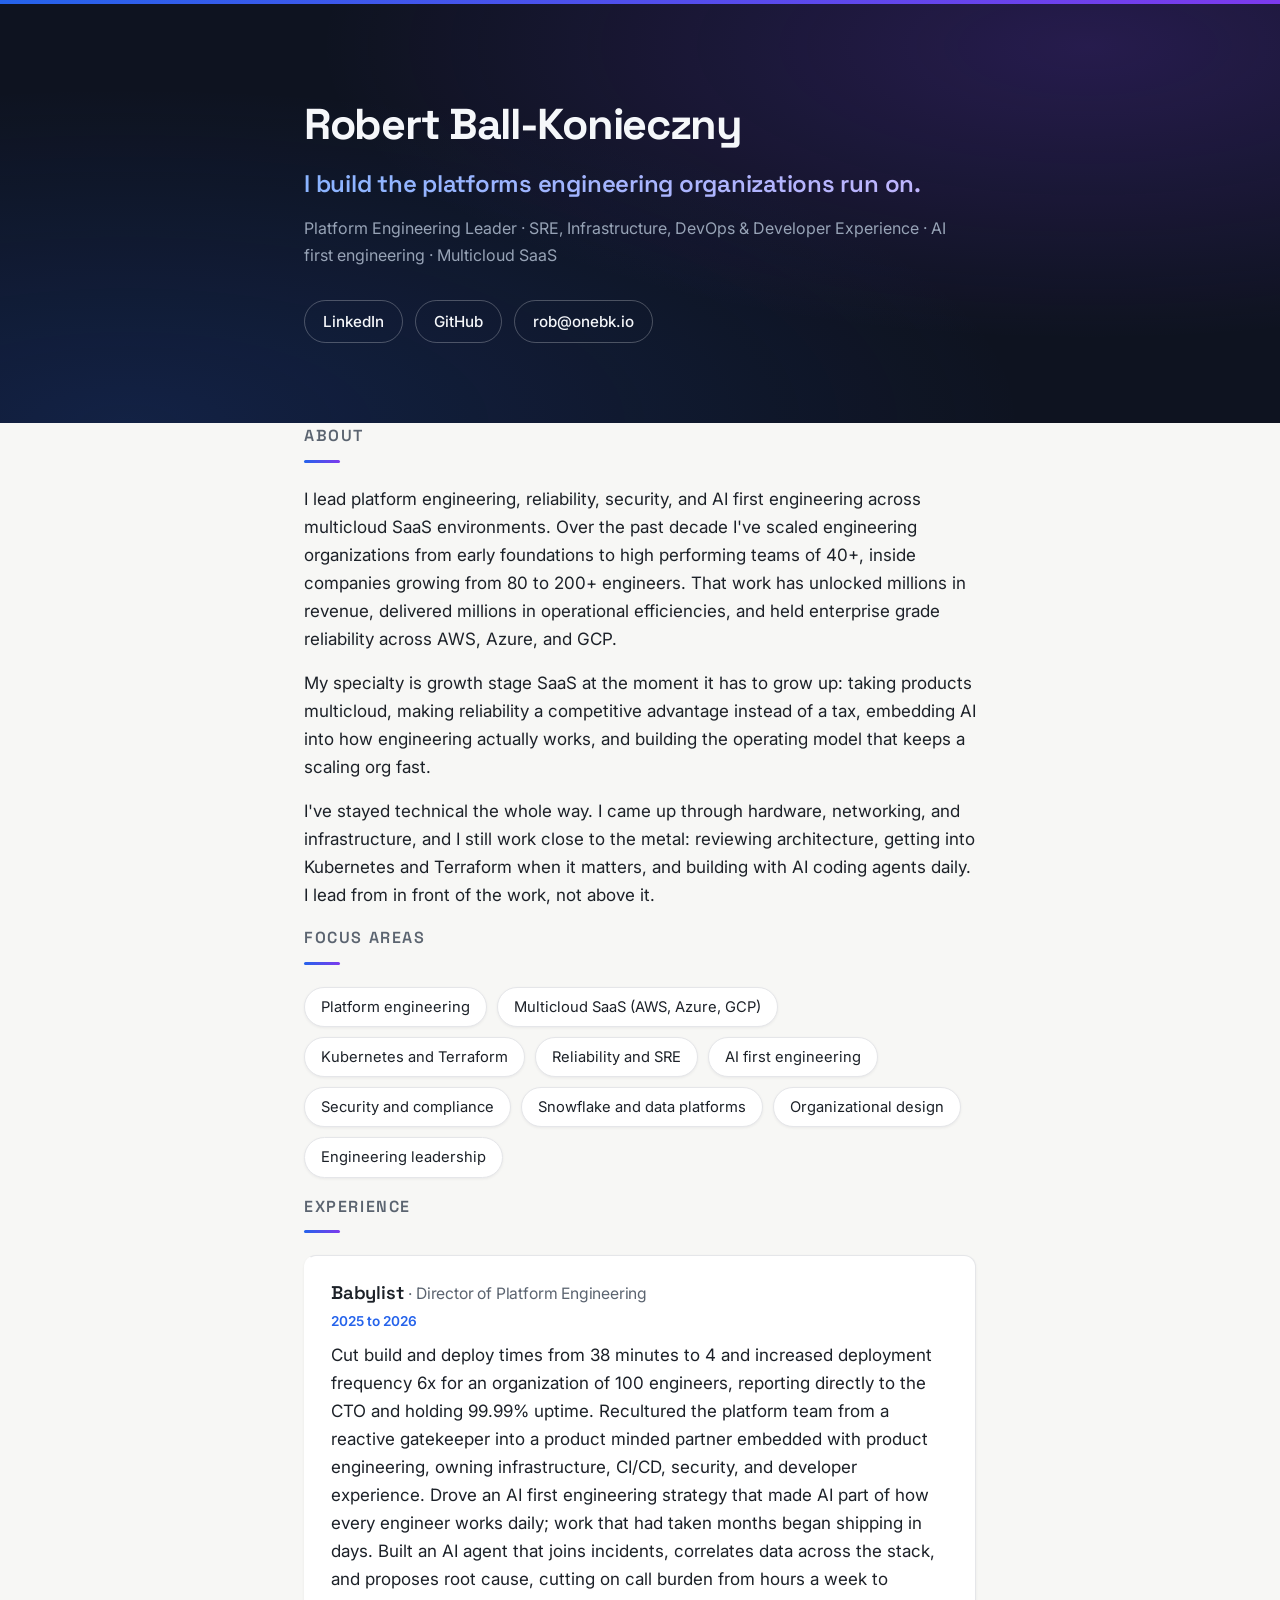
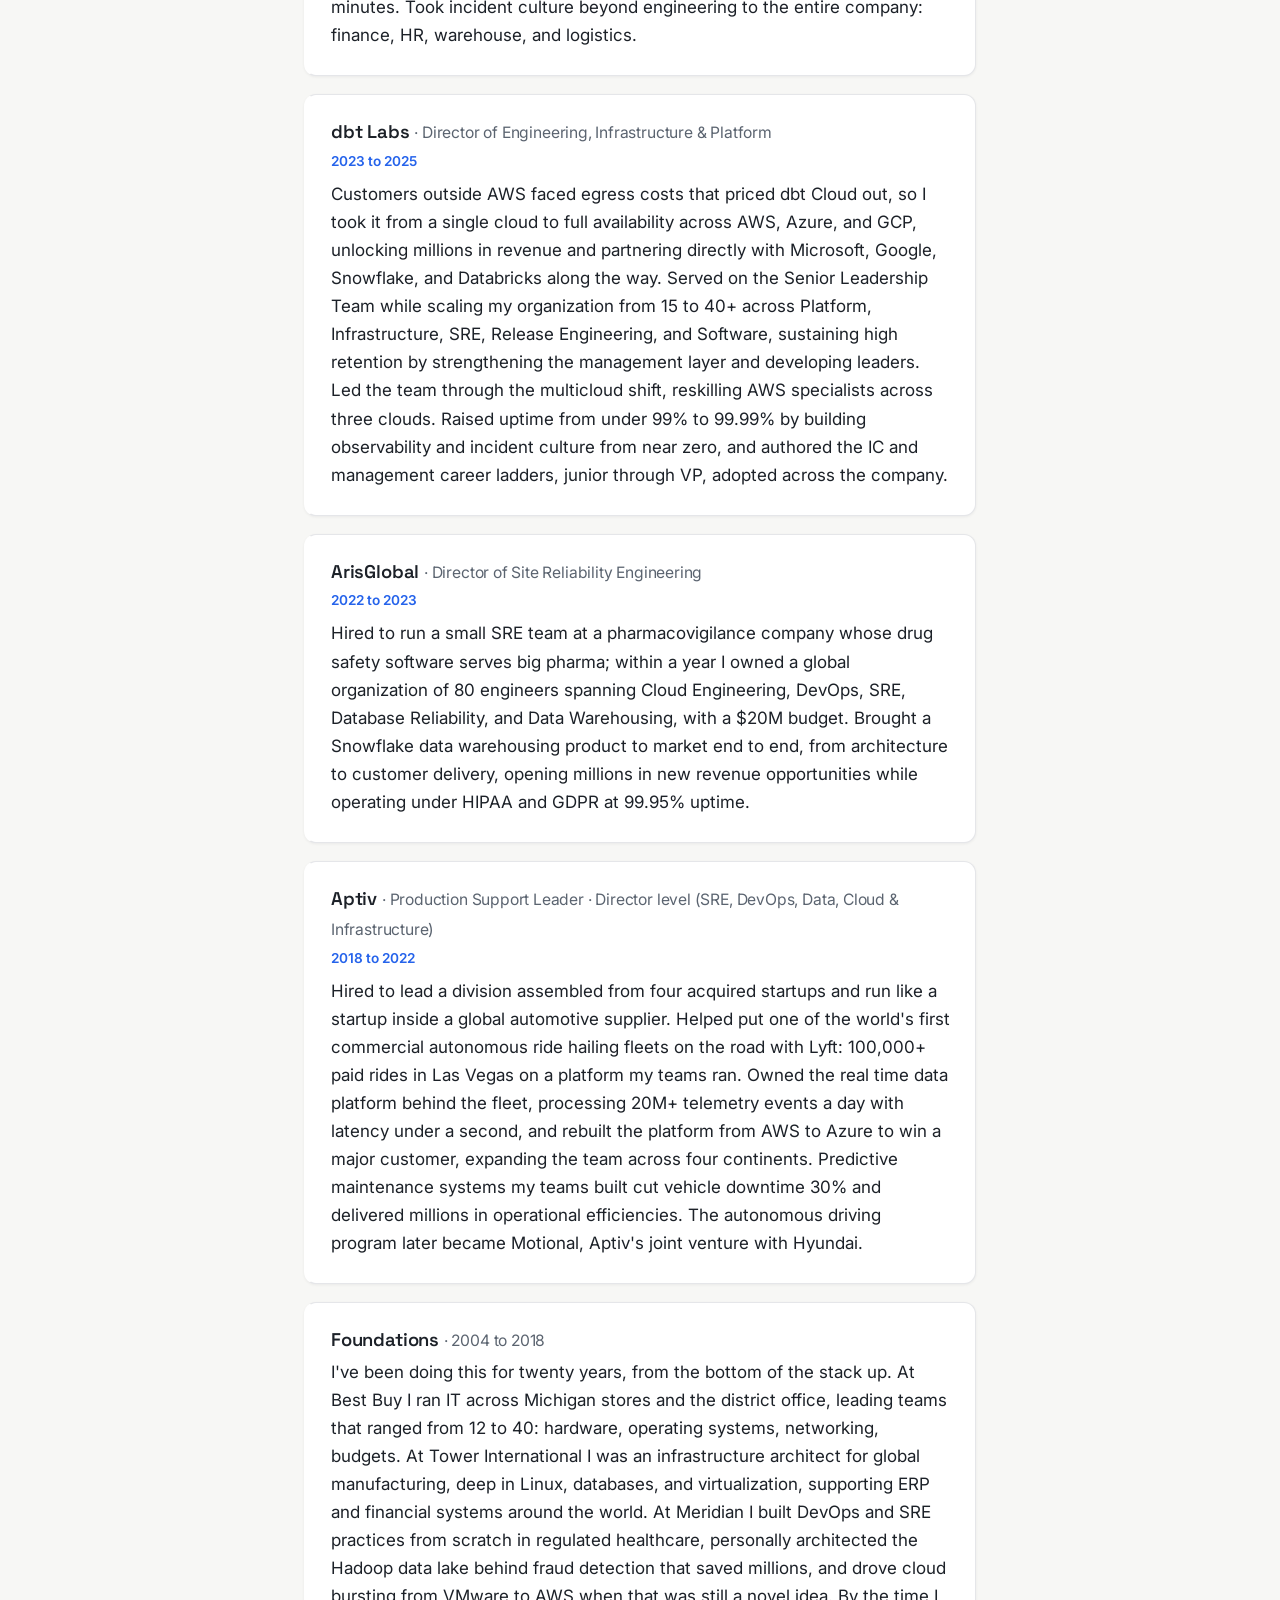
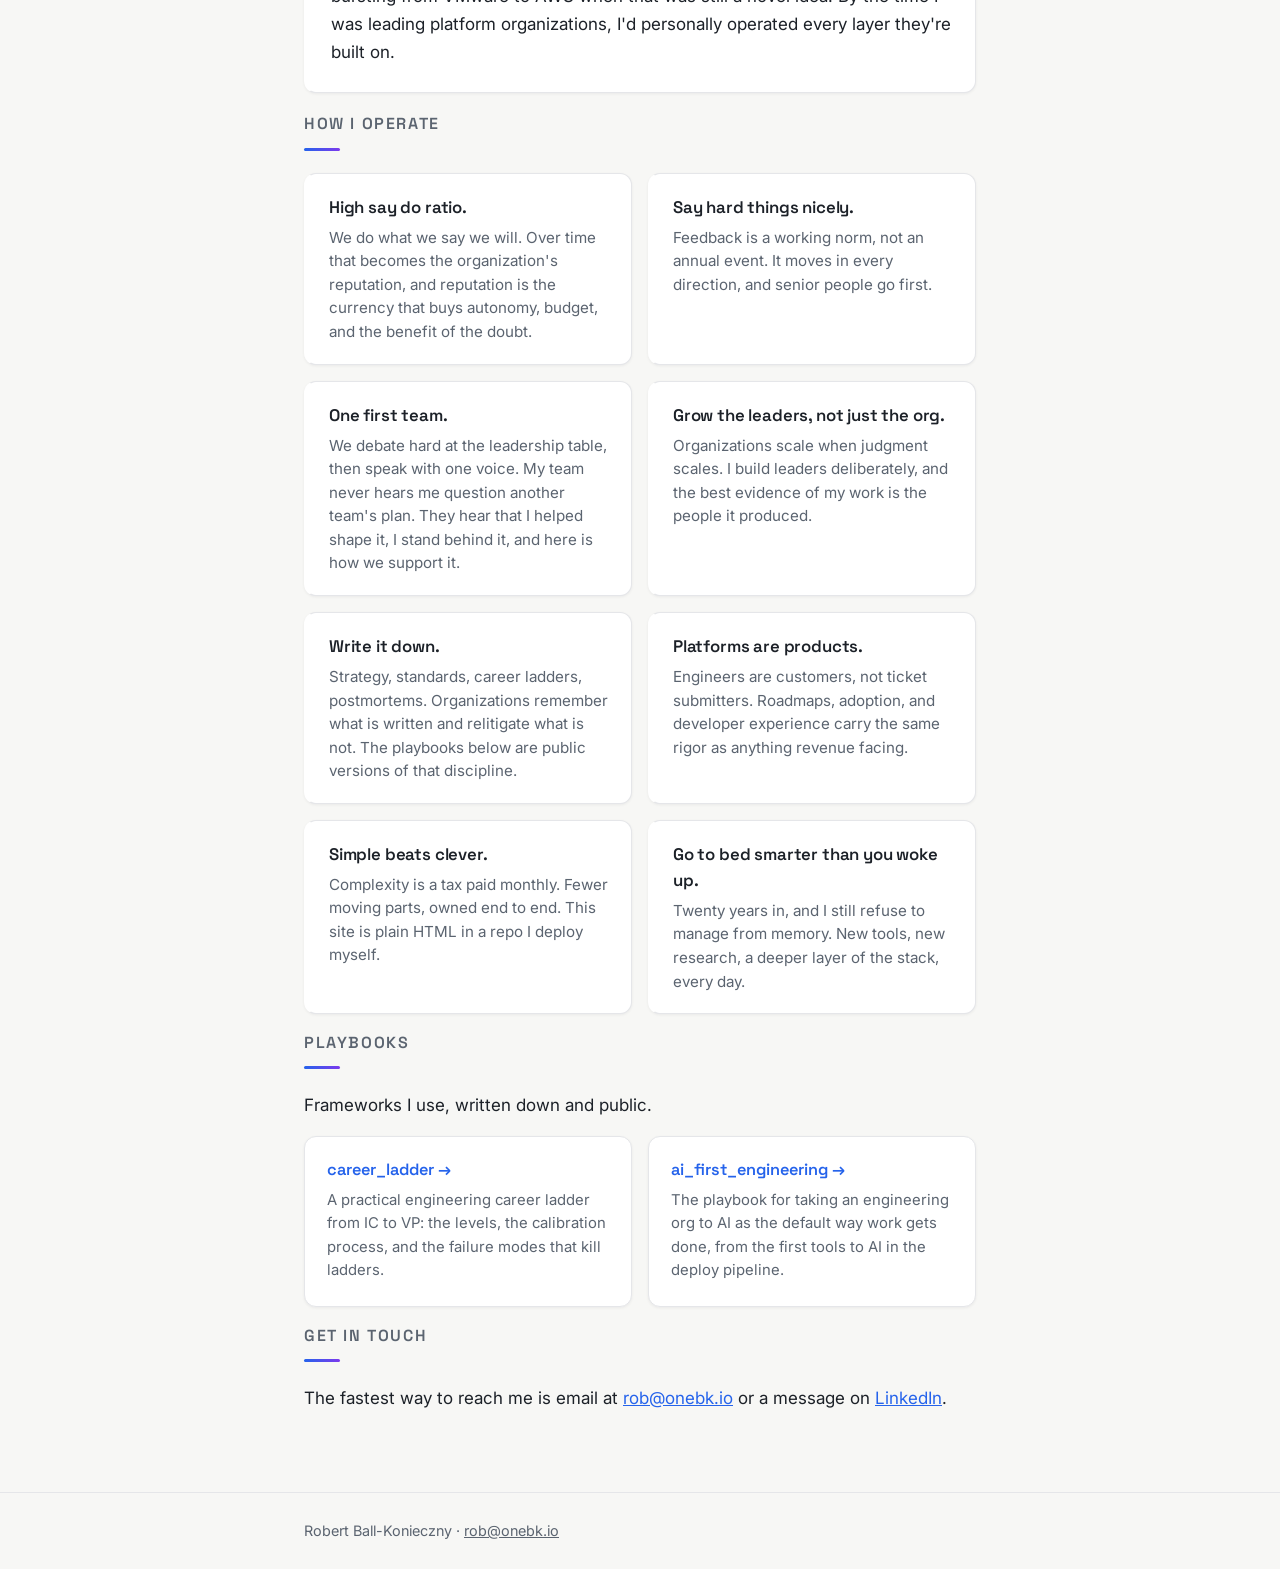
==== commit dc8eb69a: "Add leadership content to Babylist and dbt experience" ====
--- a/index.html
+++ b/index.html
@@ -99,8 +99,8 @@
         <p>
           Cut build and deploy times from 38 minutes to 4 and increased deployment frequency
           6x for an organization of 100 engineers, reporting directly to the CTO and holding
-          99.99% uptime. Built a platform team that runs as a product: embedded with
-          product engineering, owning
+          99.99% uptime. Recultured the platform team from a reactive gatekeeper into a
+          product minded partner embedded with product engineering, owning
           infrastructure, CI/CD, security, and developer experience. Drove an AI first
           engineering strategy that made AI part of how every engineer works daily; work
           that had taken months began shipping in days. Built an AI agent that joins
@@ -119,9 +119,12 @@
           millions in revenue and partnering directly with Microsoft, Google, Snowflake, and
           Databricks along the way. Served on the Senior Leadership Team while scaling my
           organization from 15 to 40+ across Platform, Infrastructure, SRE, Release
-          Engineering, and Software. Raised uptime from under 99% to 99.99% by building
-          observability and incident culture from near zero, and built the engineering
-          career ladder used across the company.
+          Engineering, and Software, sustaining high retention by strengthening the
+          management layer and developing leaders. Led the team through the multicloud
+          shift, reskilling AWS specialists across three clouds. Raised uptime from under
+          99% to 99.99% by building observability and incident culture from near zero, and
+          authored the IC and management career ladders, junior through VP, adopted across
+          the company.
         </p>
       </div>
 
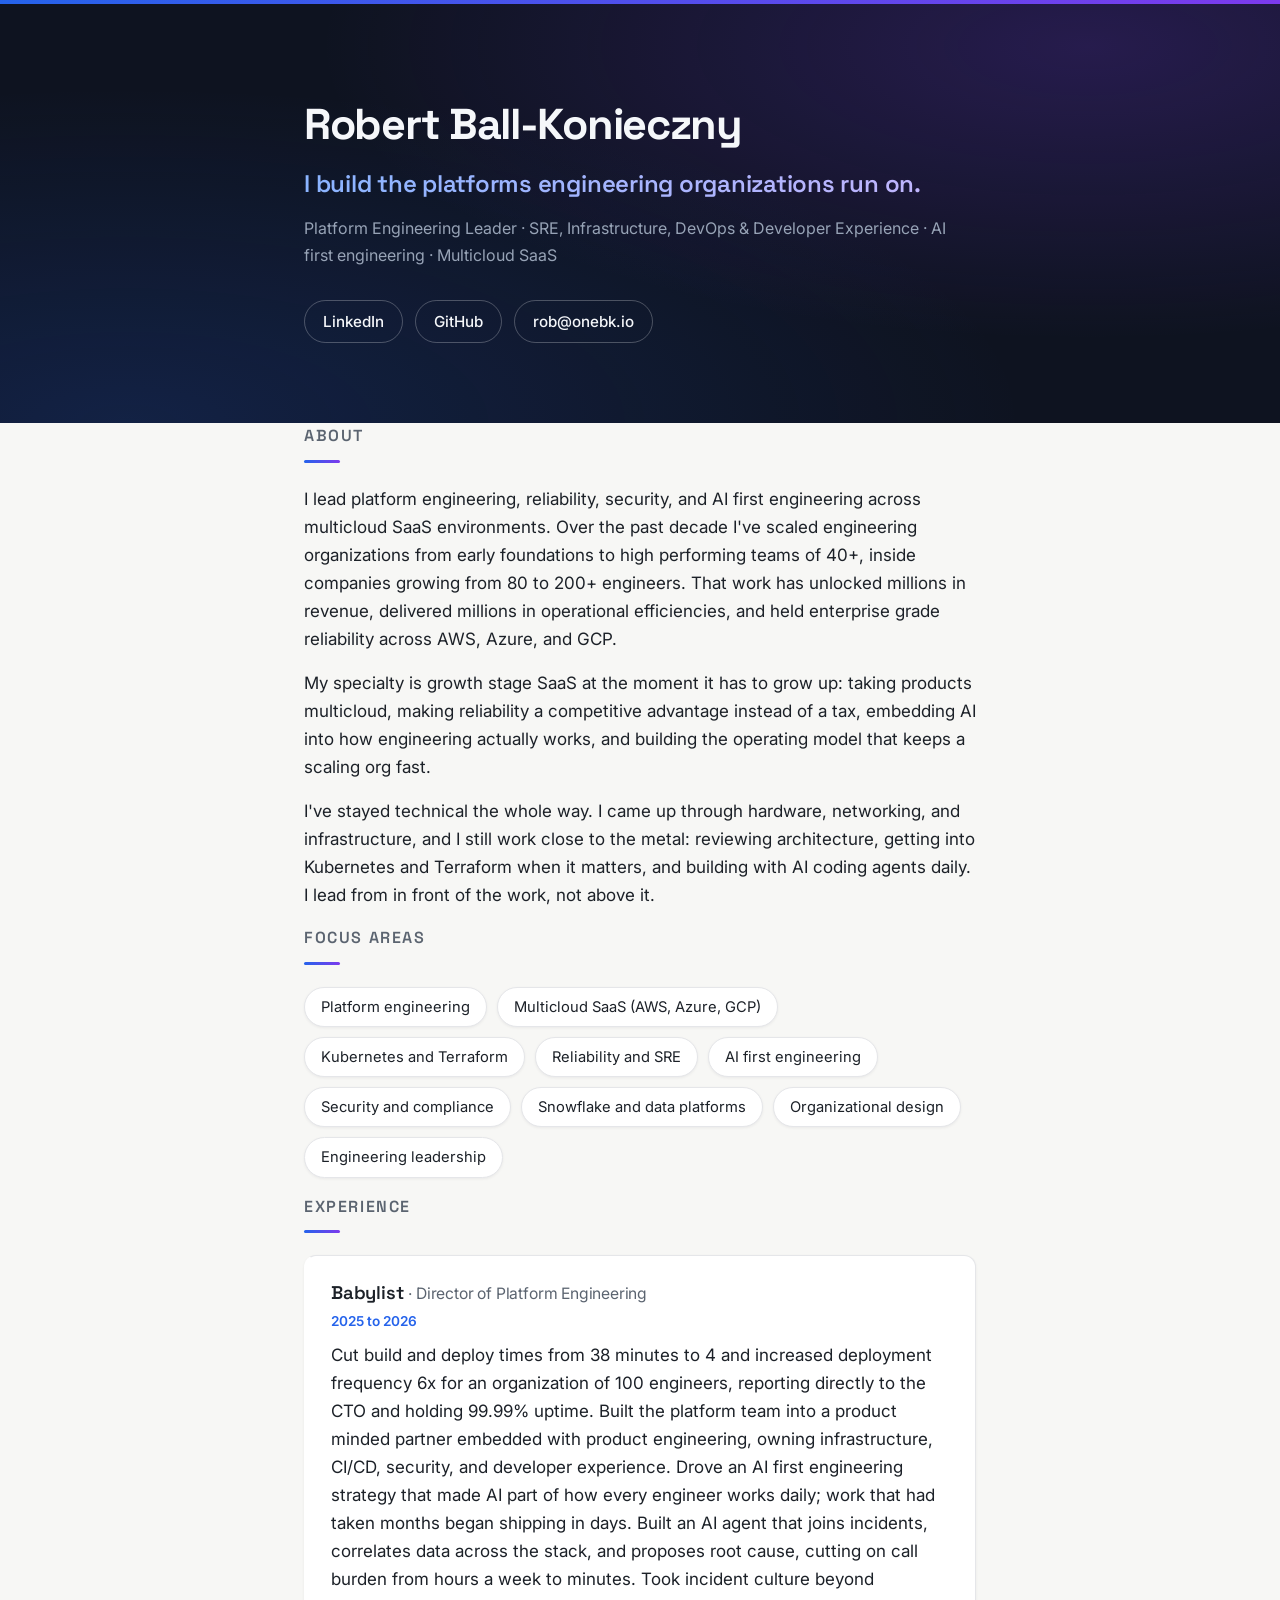
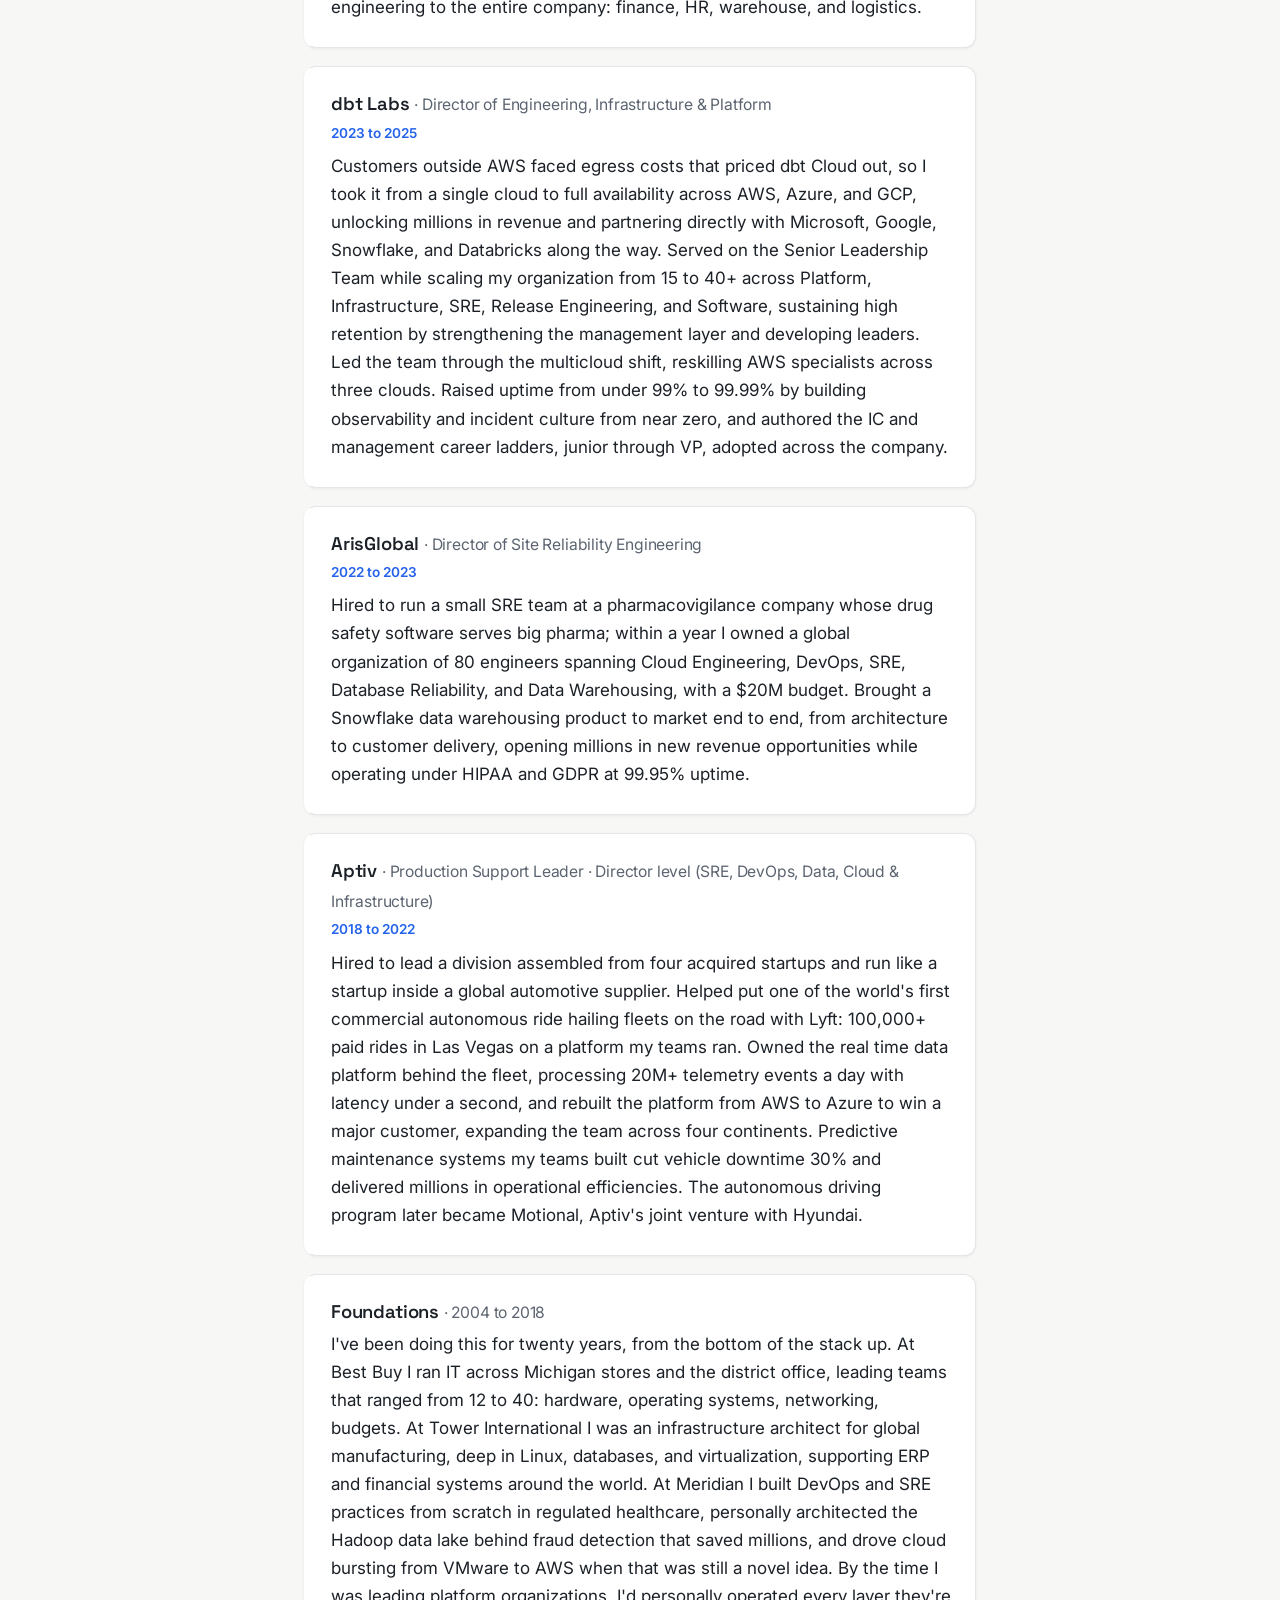
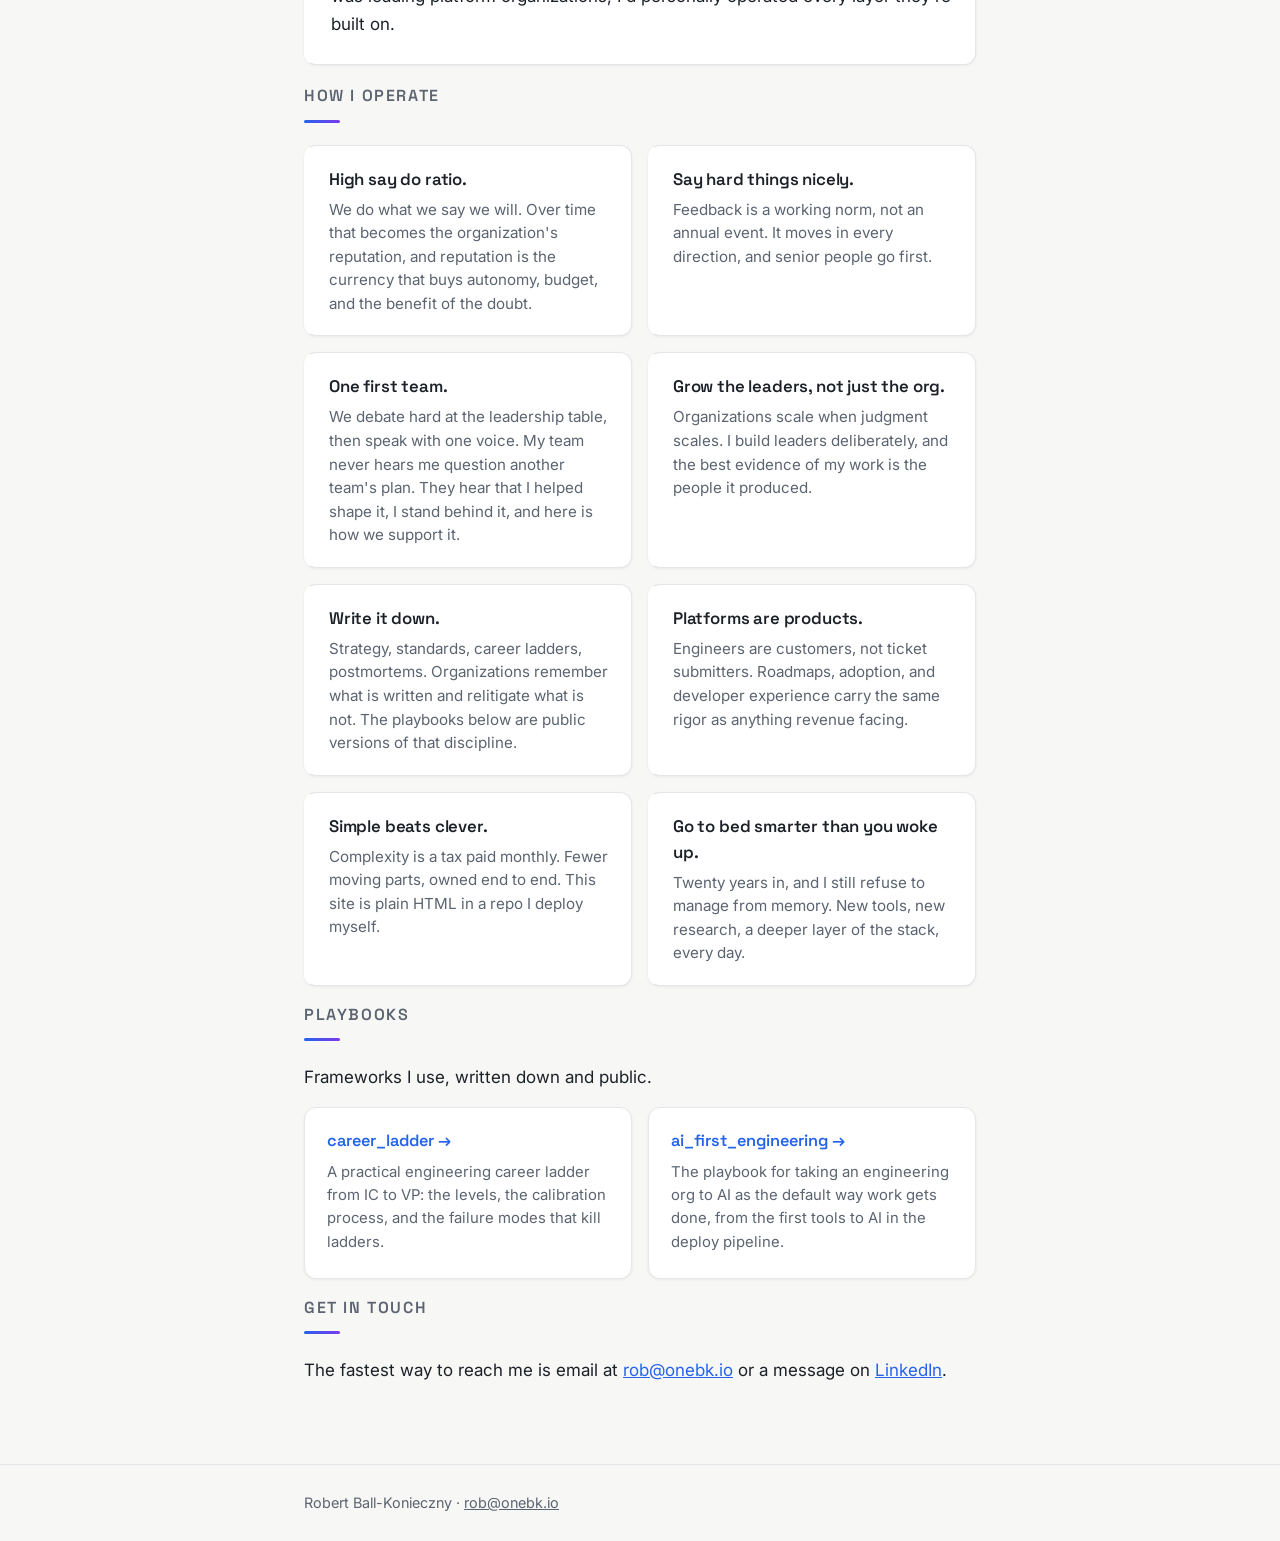
==== commit aa89fbbc: "Reframe platform team line to respect the team" ====
--- a/index.html
+++ b/index.html
@@ -99,8 +99,8 @@
         <p>
           Cut build and deploy times from 38 minutes to 4 and increased deployment frequency
           6x for an organization of 100 engineers, reporting directly to the CTO and holding
-          99.99% uptime. Recultured the platform team from a reactive gatekeeper into a
-          product minded partner embedded with product engineering, owning
+          99.99% uptime. Built the platform team into a product minded partner embedded
+          with product engineering, owning
           infrastructure, CI/CD, security, and developer experience. Drove an AI first
           engineering strategy that made AI part of how every engineer works daily; work
           that had taken months began shipping in days. Built an AI agent that joins
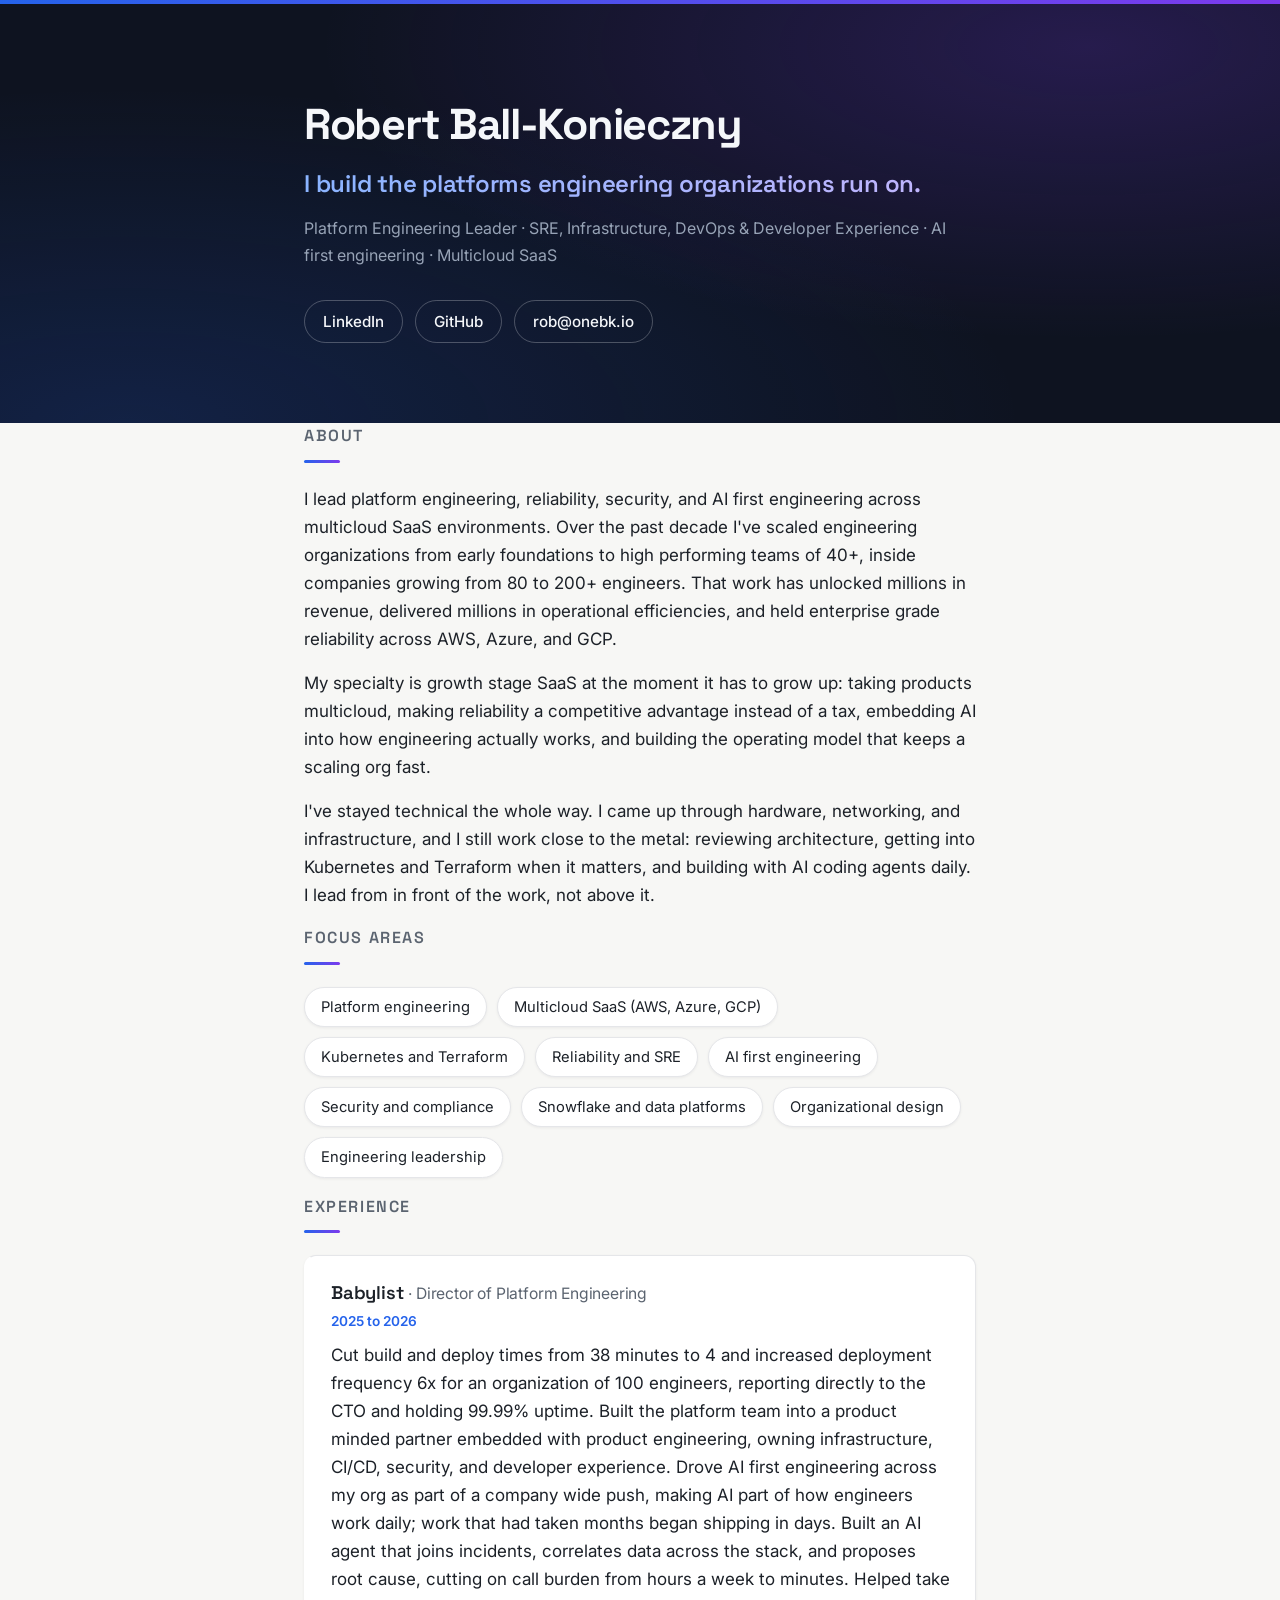
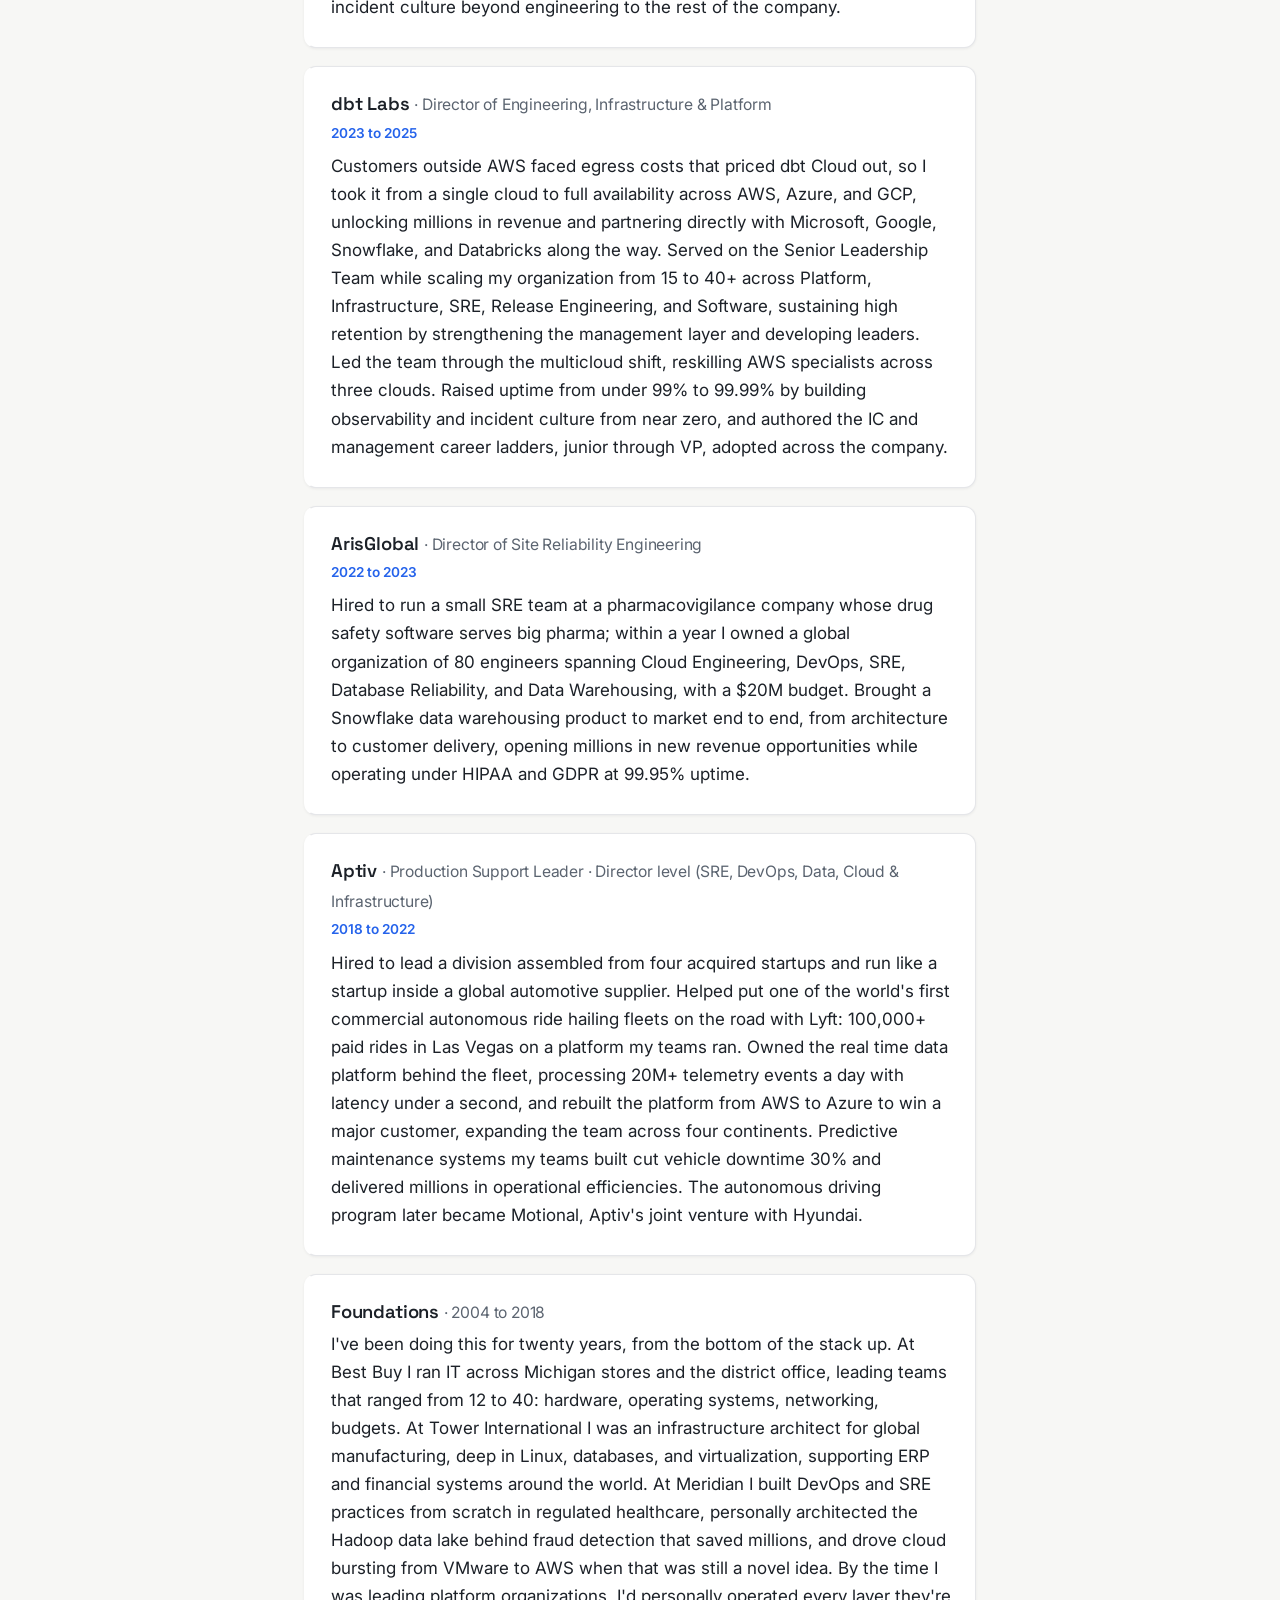
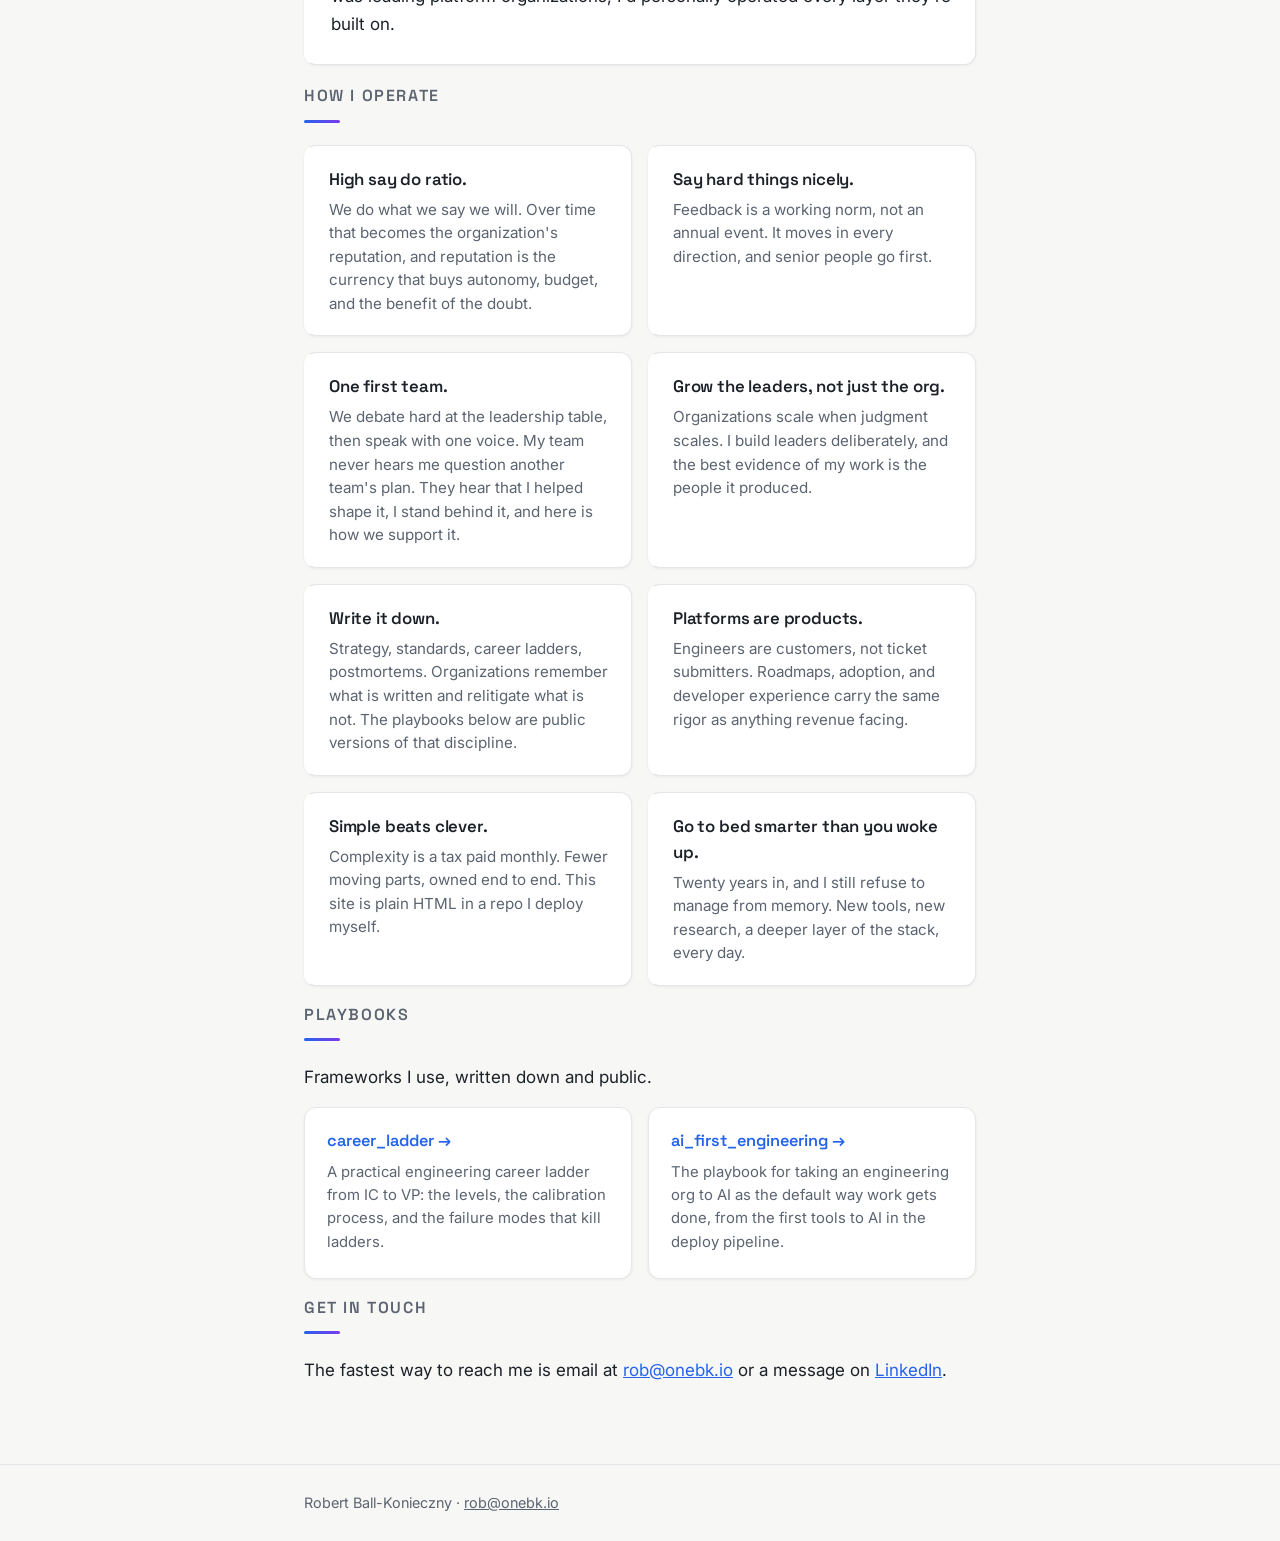
==== commit a9649bc7: "Scope Babylist AI and incident claims accurately" ====
--- a/index.html
+++ b/index.html
@@ -101,12 +101,12 @@
           6x for an organization of 100 engineers, reporting directly to the CTO and holding
           99.99% uptime. Built the platform team into a product minded partner embedded
           with product engineering, owning
-          infrastructure, CI/CD, security, and developer experience. Drove an AI first
-          engineering strategy that made AI part of how every engineer works daily; work
-          that had taken months began shipping in days. Built an AI agent that joins
-          incidents, correlates data across the stack, and proposes root cause, cutting on
-          call burden from hours a week to minutes. Took incident culture beyond
-          engineering to the entire company: finance, HR, warehouse, and logistics.
+          infrastructure, CI/CD, security, and developer experience. Drove AI first
+          engineering across my org as part of a company wide push, making AI part of how
+          engineers work daily; work that had taken months began shipping in days. Built an
+          AI agent that joins incidents, correlates data across the stack, and proposes root
+          cause, cutting on call burden from hours a week to minutes. Helped take incident
+          culture beyond engineering to the rest of the company.
         </p>
       </div>
 
